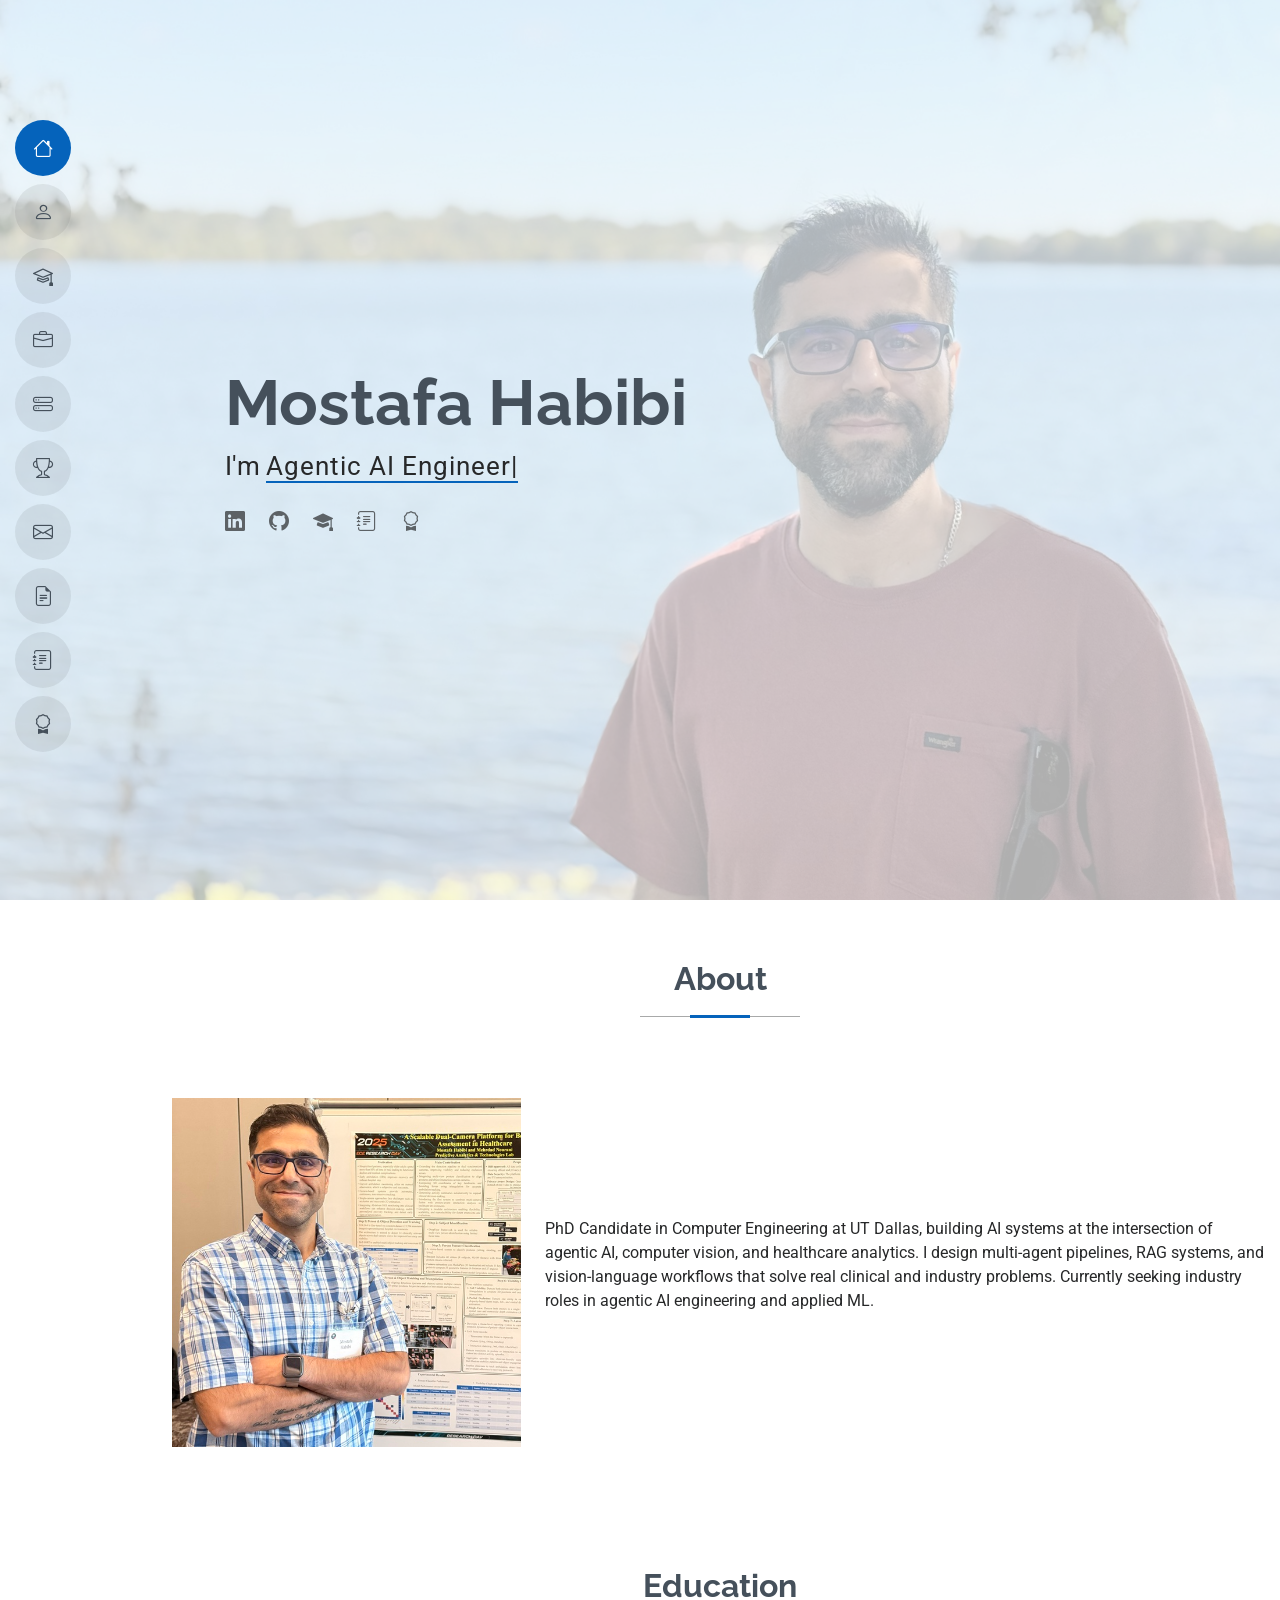
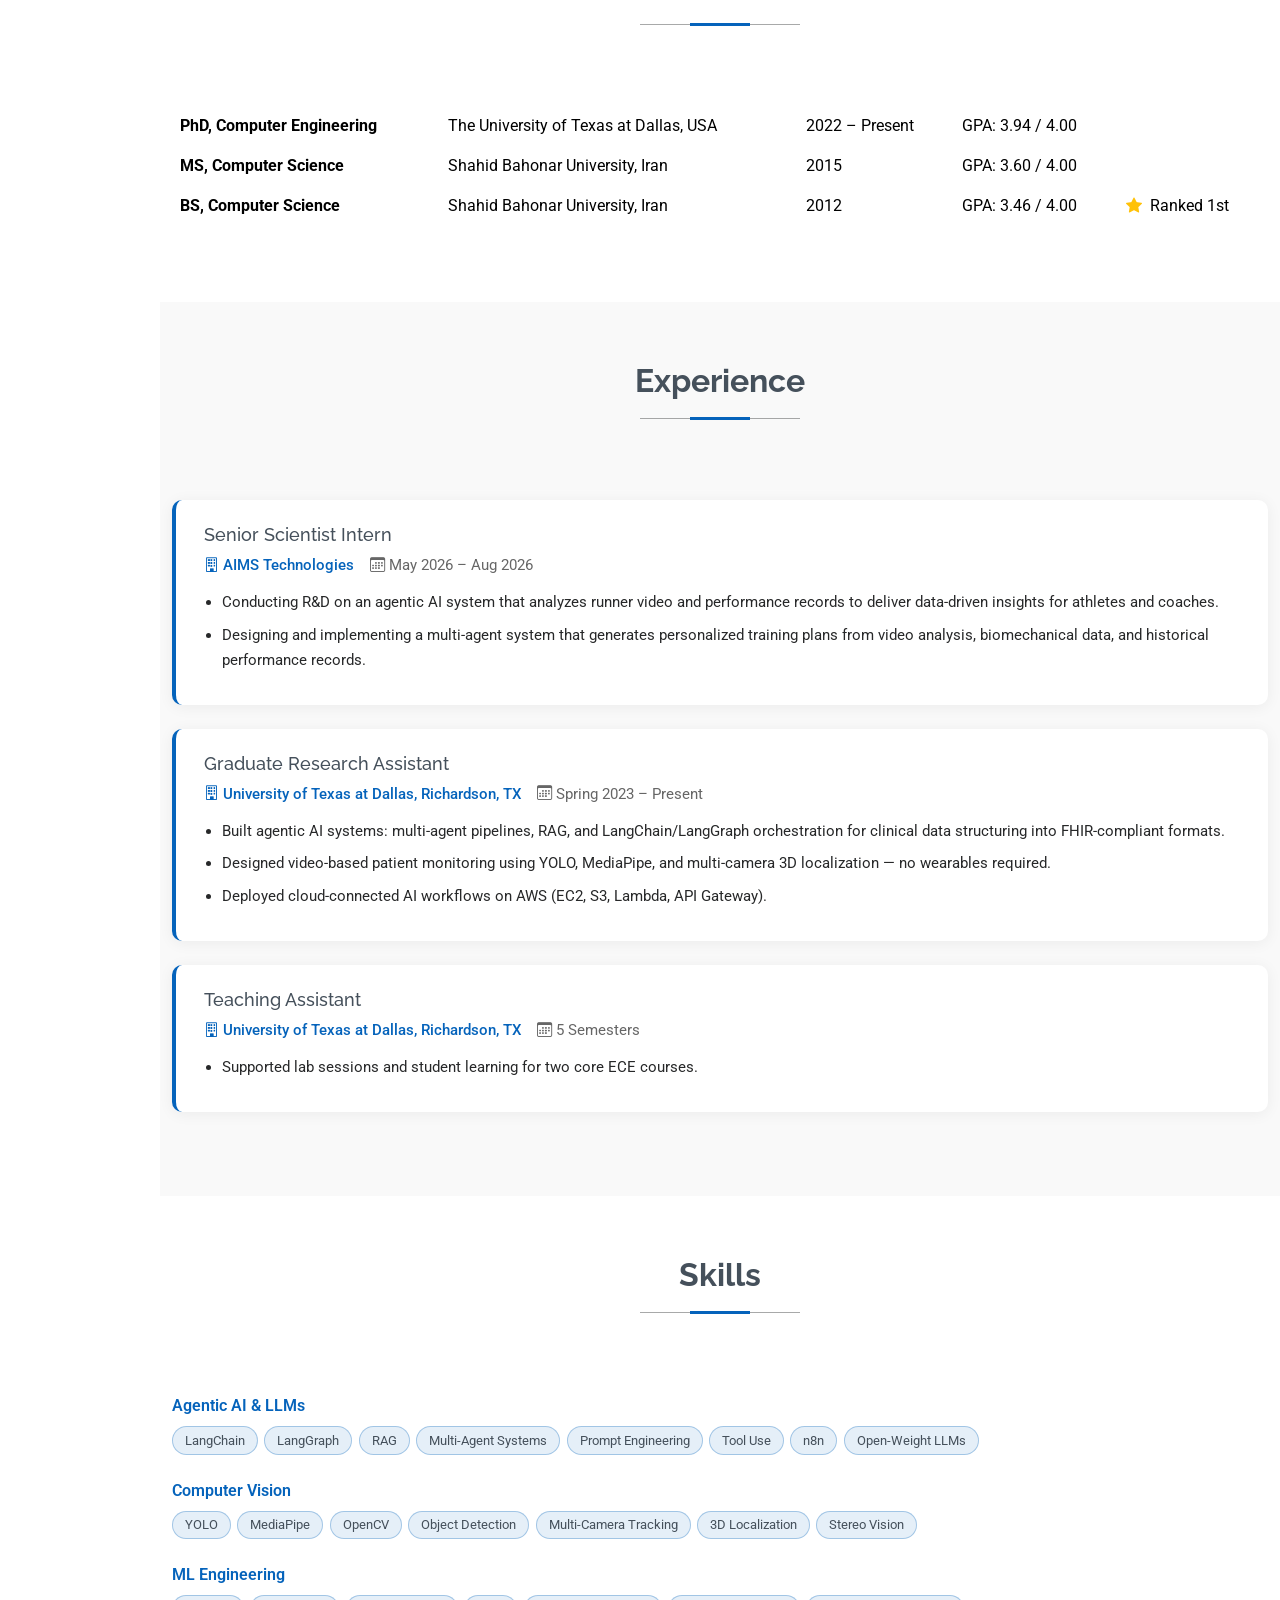
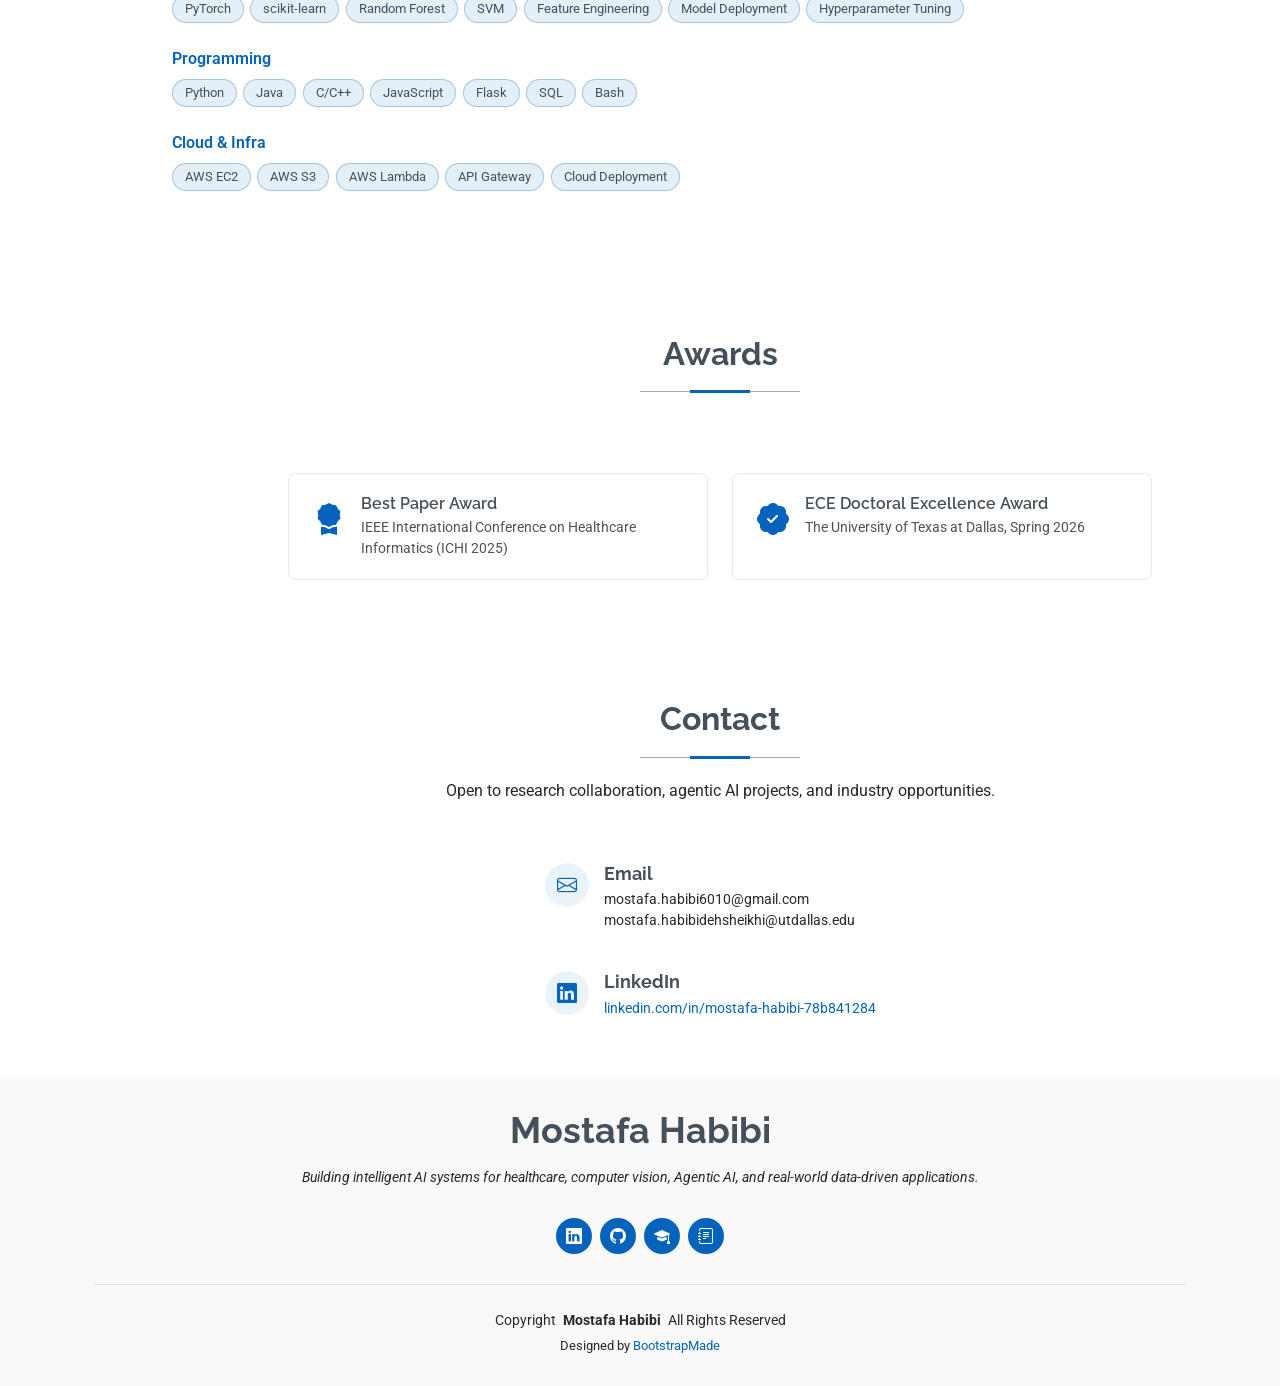
==== index.html @ 8a838686 "trim Contact section: email and LinkedIn only, remove address and phone" ====
<!DOCTYPE html>
<html lang="en">

<head>
  <meta charset="utf-8">
  <meta content="width=device-width, initial-scale=1.0" name="viewport">
  <title>Mostafa Habibi — PhD Candidate, Computer Engineering</title>
  <meta content="Mostafa Habibi — PhD Candidate in Computer Engineering at UT Dallas. Research in AI, computer vision, agentic AI systems, and healthcare analytics." name="description">
  <meta content="" name="keywords">

  <!-- Favicons -->
  <link href="assets/img/favicon.png" rel="icon">
  <link href="assets/img/apple-touch-icon.png" rel="apple-touch-icon">

  <!-- Fonts -->
  <link href="https://fonts.googleapis.com" rel="preconnect">
  <link href="https://fonts.gstatic.com" rel="preconnect" crossorigin>
  <link href="https://fonts.googleapis.com/css2?family=Roboto:ital,wght@0,100;0,300;0,400;0,500;0,700;0,900;1,100;1,300;1,400;1,500;1,700;1,900&family=Poppins:ital,wght@0,100;0,200;0,300;0,400;0,500;0,600;0,700;0,800;0,900;1,100;1,200;1,300;1,400;1,500;1,600;1,700;1,800;1,900&family=Raleway:ital,wght@0,100;0,200;0,300;0,400;0,500;0,600;0,700;0,800;0,900;1,100;1,200;1,300;1,400;1,500;1,600;1,700;1,800;1,900&display=swap" rel="stylesheet">

  <!-- Vendor CSS Files -->
  <link href="assets/vendor/bootstrap/css/bootstrap.min.css" rel="stylesheet">
  <link href="assets/vendor/bootstrap-icons/bootstrap-icons.css" rel="stylesheet">
  <link href="assets/vendor/aos/aos.css" rel="stylesheet">
  <link href="assets/vendor/glightbox/css/glightbox.min.css" rel="stylesheet">
  <link href="assets/vendor/swiper/swiper-bundle.min.css" rel="stylesheet">

  <!-- Main CSS File -->
  <link href="assets/css/main.css" rel="stylesheet">

  <!-- =======================================================
  * Template Name: MyResume
  * Template URL: https://bootstrapmade.com/free-html-bootstrap-template-my-resume/
  * Updated: Jun 29 2024 with Bootstrap v5.3.3
  * Author: BootstrapMade.com
  * License: https://bootstrapmade.com/license/
  ======================================================== -->
</head>

<body class="index-page">

  <header id="header" class="header d-flex flex-column justify-content-center">

    <i class="header-toggle d-xl-none bi bi-list"></i>

    <nav id="navmenu" class="navmenu">
      <ul>
        <li><a href="#hero" class="active"><i class="bi bi-house navicon"></i><span>Home</span></a></li>
        <li><a href="#about"><i class="bi bi-person navicon"></i><span>About</span></a></li>
        <li><a href="#education"><i class="bi bi-mortarboard navicon"></i><span>Education</span></a></li>
        <li><a href="#experience"><i class="bi bi-briefcase navicon"></i><span>Experience</span></a></li>
        <li><a href="#skills"><i class="bi bi-hdd-stack navicon"></i><span>Skills</span></a></li>
        <li><a href="#awards"><i class="bi bi-trophy navicon"></i><span>Awards</span></a></li>
        <li><a href="#contact"><i class="bi bi-envelope navicon"></i><span>Contact</span></a></li>
        <li><a href="assets/resume/Resume.pdf" target="_blank" rel="noopener noreferrer"><i class="bi bi-file-earmark-text navicon"></i><span>Resume</span></a></li>
        <li><a href="papers-posters.html#papers"><i class="bi bi-journal-text navicon"></i><span>Papers &amp; Posters</span></a></li>
        <li><a href="certificate.html"><i class="bi bi-award navicon"></i><span>Certificates</span></a></li>
      </ul>
    </nav>

  </header>

  <main class="main">

    <!-- Hero Section -->
    <section id="hero" class="hero section light-background">

      <img src="assets/img/hero-bg.jpg" alt="">

      <div class="container" data-aos="zoom-out">
        <div class="row justify-content-center">
          <div class="col-lg-9">
            <h2>Mostafa Habibi</h2>
            <p>I'm <span class="typed" data-typed-items="Agentic AI Engineer, ML Engineer, Computer Vision Engineer, Senior Scientist, AI Researcher, Data Scientist">Agentic AI Engineer</span><span class="typed-cursor typed-cursor--blink" aria-hidden="true"></span></p>
            <div class="social-links">
              <a href="https://www.linkedin.com/in/mostafa-habibi-78b841284/" target="_blank" rel="noopener"><i class="bi bi-linkedin"></i></a>
              <a href="https://github.com/habibi6010" target="_blank" rel="noopener"><i class="bi bi-github"></i></a>
              <a href="https://scholar.google.com/citations?user=dHXIkhMAAAAJ&hl=en" target="_blank" rel="noopener"><i class="bi bi-mortarboard-fill"></i></a>
              <a href="https://www.researchgate.net/profile/Mostafa-Habibi-11" target="_blank" rel="noopener"><i class="bi bi-journal-text"></i></a>
              <a href="https://www.credly.com/users/mostafa-habibi-dehsheikhi/badges" target="_blank" rel="noopener"><i class="bi bi-award"></i></a>
            </div>
          </div>
        </div>
      </div>

    </section><!-- /Hero Section -->

    <!-- About Section -->
    <section id="about" class="about section">

      <!-- Section Title -->
      <div class="container section-title" data-aos="fade-up">
        <h2>About</h2>
      </div><!-- End Section Title -->

      <div class="container" data-aos="fade-up" data-aos-delay="100">
        <div class="row gy-4 justify-content-center">
          <div class="col-lg-4">
            <img src="assets/img/profile-img.jpg" class="img-fluid" alt="">
          </div>
          <div class="col-lg-8 content d-flex align-items-center">
            <p>PhD Candidate in Computer Engineering at UT Dallas, building AI systems at the intersection of agentic AI, computer vision, and healthcare analytics. I design multi-agent pipelines, RAG systems, and vision-language workflows that solve real clinical and industry problems. Currently seeking industry roles in agentic AI engineering and applied ML.</p>
          </div>
        </div>
      </div>

    </section><!-- /About Section -->


    <!-- Education Section -->
    <section id="education" class="education section">

      <!-- Section Title -->
      <div class="container section-title" data-aos="fade-up">
        <h2>Education</h2>
      </div><!-- End Section Title -->

      <div class="container" data-aos="fade-up" data-aos-delay="100">
        <div class="table-responsive">
          <table class="table table-borderless align-middle">
            <tbody>
              <tr>
                <td><strong>PhD, Computer Engineering</strong></td>
                <td>The University of Texas at Dallas, USA</td>
                <td class="text-nowrap">2022 – Present</td>
                <td class="text-nowrap">GPA: 3.94 / 4.00</td>
                <td></td>
              </tr>
              <tr>
                <td><strong>MS, Computer Science</strong></td>
                <td>Shahid Bahonar University, Iran</td>
                <td class="text-nowrap">2015</td>
                <td class="text-nowrap">GPA: 3.60 / 4.00</td>
                <td></td>
              </tr>
              <tr>
                <td><strong>BS, Computer Science</strong></td>
                <td>Shahid Bahonar University, Iran</td>
                <td class="text-nowrap">2012</td>
                <td class="text-nowrap">GPA: 3.46 / 4.00</td>
                <td><i class="bi bi-star-fill text-warning me-1"></i> Ranked 1st</td>
              </tr>
            </tbody>
          </table>
        </div>
      </div>

    </section><!-- /Education Section -->

    <!-- Experience Section -->
    <section id="experience" class="experience section light-background">

      <!-- Section Title -->
      <div class="container section-title" data-aos="fade-up">
        <h2>Experience</h2>
      </div><!-- End Section Title -->

      <div class="container">

        <div class="experience-item" data-aos="fade-up" data-aos-delay="100">
          <div class="experience-header">
            <h3>Senior Scientist Intern</h3>
            <div class="exp-meta">
              <span class="exp-org"><i class="bi bi-building me-1"></i>AIMS Technologies</span>
              <span class="exp-period"><i class="bi bi-calendar3 me-1"></i>May 2026 – Aug 2026</span>
            </div>
          </div>
          <ul>
            <li>Conducting R&amp;D on an agentic AI system that analyzes runner video and performance records to deliver data-driven insights for athletes and coaches.</li>
            <li>Designing and implementing a multi-agent system that generates personalized training plans from video analysis, biomechanical data, and historical performance records.</li>
          </ul>
        </div><!-- End Experience Item -->

        <div class="experience-item" data-aos="fade-up" data-aos-delay="200">
          <div class="experience-header">
            <h3>Graduate Research Assistant</h3>
            <div class="exp-meta">
              <span class="exp-org"><i class="bi bi-building me-1"></i>University of Texas at Dallas, Richardson, TX</span>
              <span class="exp-period"><i class="bi bi-calendar3 me-1"></i>Spring 2023 – Present</span>
            </div>
          </div>
          <ul>
            <li>Built agentic AI systems: multi-agent pipelines, RAG, and LangChain/LangGraph orchestration for clinical data structuring into FHIR-compliant formats.</li>
            <li>Designed video-based patient monitoring using YOLO, MediaPipe, and multi-camera 3D localization — no wearables required.</li>
            <li>Deployed cloud-connected AI workflows on AWS (EC2, S3, Lambda, API Gateway).</li>
          </ul>
        </div><!-- End Experience Item -->

        <div class="experience-item" data-aos="fade-up" data-aos-delay="300">
          <div class="experience-header">
            <h3>Teaching Assistant</h3>
            <div class="exp-meta">
              <span class="exp-org"><i class="bi bi-building me-1"></i>University of Texas at Dallas, Richardson, TX</span>
              <span class="exp-period"><i class="bi bi-calendar3 me-1"></i>5 Semesters</span>
            </div>
          </div>
          <ul>
            <li>Supported lab sessions and student learning for two core ECE courses.</li>
          </ul>
        </div><!-- End Experience Item -->

      </div>

    </section><!-- /Experience Section -->

    <!-- Skills Section -->
    <!-- Skills Section -->
    <section id="skills" class="skills section">

      <!-- Section Title -->
      <div class="container section-title" data-aos="fade-up">
        <h2>Skills</h2>
      </div><!-- End Section Title -->

      <div class="container" data-aos="fade-up" data-aos-delay="100">

        <div class="skill-group">
          <div class="skill-group-label">Agentic AI &amp; LLMs</div>
          <div class="skill-tags">
            <span class="skill-tag">LangChain</span>
            <span class="skill-tag">LangGraph</span>
            <span class="skill-tag">RAG</span>
            <span class="skill-tag">Multi-Agent Systems</span>
            <span class="skill-tag">Prompt Engineering</span>
            <span class="skill-tag">Tool Use</span>
            <span class="skill-tag">n8n</span>
            <span class="skill-tag">Open-Weight LLMs</span>
          </div>
        </div>

        <div class="skill-group">
          <div class="skill-group-label">Computer Vision</div>
          <div class="skill-tags">
            <span class="skill-tag">YOLO</span>
            <span class="skill-tag">MediaPipe</span>
            <span class="skill-tag">OpenCV</span>
            <span class="skill-tag">Object Detection</span>
            <span class="skill-tag">Multi-Camera Tracking</span>
            <span class="skill-tag">3D Localization</span>
            <span class="skill-tag">Stereo Vision</span>
          </div>
        </div>

        <div class="skill-group">
          <div class="skill-group-label">ML Engineering</div>
          <div class="skill-tags">
            <span class="skill-tag">PyTorch</span>
            <span class="skill-tag">scikit-learn</span>
            <span class="skill-tag">Random Forest</span>
            <span class="skill-tag">SVM</span>
            <span class="skill-tag">Feature Engineering</span>
            <span class="skill-tag">Model Deployment</span>
            <span class="skill-tag">Hyperparameter Tuning</span>
          </div>
        </div>

        <div class="skill-group">
          <div class="skill-group-label">Programming</div>
          <div class="skill-tags">
            <span class="skill-tag">Python</span>
            <span class="skill-tag">Java</span>
            <span class="skill-tag">C/C++</span>
            <span class="skill-tag">JavaScript</span>
            <span class="skill-tag">Flask</span>
            <span class="skill-tag">SQL</span>
            <span class="skill-tag">Bash</span>
          </div>
        </div>

        <div class="skill-group">
          <div class="skill-group-label">Cloud &amp; Infra</div>
          <div class="skill-tags">
            <span class="skill-tag">AWS EC2</span>
            <span class="skill-tag">AWS S3</span>
            <span class="skill-tag">AWS Lambda</span>
            <span class="skill-tag">API Gateway</span>
            <span class="skill-tag">Cloud Deployment</span>
          </div>
        </div>

      </div>

    </section><!-- /Skills Section -->
    
    <!-- Publications Section -->
    <!-- <section id="publications" class="papers section">

      <div class="container section-title" data-aos="fade-up">
        <h2>Papers & Posters</h2>
        <p>All research papers and posters are now available on a dedicated page for easier browsing.</p>
        <p><a href="papers-posters.html" class="btn-paper" style="display: inline-block; margin-top: 12px;">Open Papers & Posters Page</a></p>
      </div>

    </section> -->
    <!-- /Publications Section -->


    <!-- Awards Section -->
    <section id="awards" class="awards section">

      <!-- Section Title -->
      <div class="container section-title" data-aos="fade-up">
        <h2>Awards</h2>
      </div><!-- End Section Title -->

      <div class="container" data-aos="fade-up" data-aos-delay="100">
        <div class="awards-strip">

          <div class="award-strip-item">
            <i class="bi bi-award-fill"></i>
            <div>
              <h4>Best Paper Award</h4>
              <p>IEEE International Conference on Healthcare Informatics (ICHI 2025)</p>
            </div>
          </div>

          <div class="award-strip-item">
            <i class="bi bi-patch-check-fill"></i>
            <div>
              <h4>ECE Doctoral Excellence Award</h4>
              <p>The University of Texas at Dallas, Spring 2026</p>
            </div>
          </div>

        </div>
      </div>

    </section><!-- /Awards Section -->


    <!-- Contact Section -->
    <section id="contact" class="contact section">

      <!-- Section Title -->
      <div class="container section-title" data-aos="fade-up">
        <h2>Contact</h2>
        <p>Open to research collaboration, agentic AI projects, and industry opportunities.</p>
      </div><!-- End Section Title -->

      <div class="container" data-aos="fade" data-aos-delay="100">
        <div class="row gy-4 justify-content-center">

          <div class="col-lg-4">
            <div class="info-item d-flex" data-aos="fade-up" data-aos-delay="200">
              <i class="bi bi-envelope flex-shrink-0"></i>
              <div>
                <h3>Email</h3>
                <p>mostafa.habibi6010@gmail.com</p>
                <p>mostafa.habibidehsheikhi@utdallas.edu</p>
              </div>
            </div><!-- End Info Item -->

            <div class="info-item d-flex" data-aos="fade-up" data-aos-delay="300">
              <i class="bi bi-linkedin flex-shrink-0"></i>
              <div>
                <h3>LinkedIn</h3>
                <p><a href="https://www.linkedin.com/in/mostafa-habibi-78b841284/" target="_blank" rel="noopener">linkedin.com/in/mostafa-habibi-78b841284</a></p>
              </div>
            </div><!-- End Info Item -->
          </div>

        </div>
      </div>

    </section><!-- /Contact Section -->

  </main>

  <footer id="footer" class="footer position-relative light-background">
    <div class="container">
      <h3 class="sitename">Mostafa Habibi</h3>
      <p>Building intelligent AI systems for healthcare, computer vision, Agentic AI, and real-world data-driven applications.</p>
      <div class="social-links d-flex justify-content-center">
        <a href="https://www.linkedin.com/in/mostafa-habibi-78b841284/" target="_blank" rel="noopener"><i class="bi bi-linkedin"></i></a>
        <a href="https://github.com/habibi6010" target="_blank" rel="noopener"><i class="bi bi-github"></i></a>
        <a href="https://scholar.google.com/citations?user=dHXIkhMAAAAJ&hl=en" target="_blank" rel="noopener"><i class="bi bi-mortarboard-fill"></i></a>
        <a href="https://www.researchgate.net/profile/Mostafa-Habibi-11" target="_blank" rel="noopener"><i class="bi bi-journal-text"></i></a>
      </div>
      <div class="container">
        <div class="copyright">
          <span>Copyright</span> <strong class="px-1 sitename">Mostafa Habibi</strong> <span>All Rights Reserved</span>
        </div>
        <div class="credits">
          <!-- All the links in the footer should remain intact. -->
          <!-- You can delete the links only if you've purchased the pro version. -->
          <!-- Licensing information: https://bootstrapmade.com/license/ -->
          <!-- Purchase the pro version with working PHP/AJAX contact form: [buy-url] -->
          Designed by <a href="https://bootstrapmade.com/">BootstrapMade</a>
        </div>
      </div>
    </div>
  </footer>

  <!-- Scroll Top -->
  <a href="#" id="scroll-top" class="scroll-top d-flex align-items-center justify-content-center"><i class="bi bi-arrow-up-short"></i></a>

  <!-- Preloader -->
  <div id="preloader"></div>

  <!-- Vendor JS Files -->
  <script src="assets/vendor/bootstrap/js/bootstrap.bundle.min.js"></script>
  <script src="assets/vendor/php-email-form/validate.js"></script>
  <script src="assets/vendor/aos/aos.js"></script>
  <script src="assets/vendor/typed.js/typed.umd.js"></script>
  <script src="assets/vendor/purecounter/purecounter_vanilla.js"></script>
  <script src="assets/vendor/waypoints/noframework.waypoints.js"></script>
  <script src="assets/vendor/glightbox/js/glightbox.min.js"></script>
  <script src="assets/vendor/imagesloaded/imagesloaded.pkgd.min.js"></script>
  <script src="assets/vendor/isotope-layout/isotope.pkgd.min.js"></script>
  <script src="assets/vendor/swiper/swiper-bundle.min.js"></script>

  <!-- Main JS File -->
  <script src="assets/js/main.js"></script>

</body>

</html>
---- assets/css/main.css ----
/**
* Template Name: MyResume
* Template URL: https://bootstrapmade.com/free-html-bootstrap-template-my-resume/
* Updated: Jun 29 2024 with Bootstrap v5.3.3
* Author: BootstrapMade.com
* License: https://bootstrapmade.com/license/
*/

/*--------------------------------------------------------------
# Font & Color Variables
# Help: https://bootstrapmade.com/color-system/
--------------------------------------------------------------*/
/* Fonts */
:root {
  --default-font: "Roboto",  system-ui, -apple-system, "Segoe UI", Roboto, "Helvetica Neue", Arial, "Noto Sans", "Liberation Sans", sans-serif, "Apple Color Emoji", "Segoe UI Emoji", "Segoe UI Symbol", "Noto Color Emoji";
  --heading-font: "Raleway",  sans-serif;
  --nav-font: "Poppins",  sans-serif;
}

/* Global Colors - The following color variables are used throughout the website. Updating them here will change the color scheme of the entire website */
:root { 
  --background-color: #ffffff; /* Background color for the entire website, including individual sections */
  --default-color: #272829; /* Default color used for the majority of the text content across the entire website */
  --heading-color: #45505b; /* Color for headings, subheadings and title throughout the website */
  --accent-color: #0563bb; /* Accent color that represents your brand on the website. It's used for buttons, links, and other elements that need to stand out */
  --surface-color: #ffffff; /* The surface color is used as a background of boxed elements within sections, such as cards, icon boxes, or other elements that require a visual separation from the global background. */
  --contrast-color: #ffffff; /* Contrast color for text, ensuring readability against backgrounds of accent, heading, or default colors. */
}

/* Nav Menu Colors - The following color variables are used specifically for the navigation menu. They are separate from the global colors to allow for more customization options */
:root {
  --nav-color: #45505b;  /* The default color of the main navmenu links */
  --nav-hover-color: #0563bb; /* Applied to main navmenu links when they are hovered over or active */
  --nav-mobile-background-color: #ffffff; /* Used as the background color for mobile navigation menu */
  --nav-dropdown-background-color: #ffffff; /* Used as the background color for dropdown items that appear when hovering over primary navigation items */
  --nav-dropdown-color: #212529; /* Used for navigation links of the dropdown items in the navigation menu. */
  --nav-dropdown-hover-color: #0563bb; /* Similar to --nav-hover-color, this color is applied to dropdown navigation links when they are hovered over. */
}

/* Color Presets - These classes override global colors when applied to any section or element, providing reuse of the sam color scheme. */

.light-background {
  --background-color: #f9f9f9;
  --surface-color: #ffffff;
}

.dark-background {
  --background-color: #060606;
  --default-color: #ffffff;
  --heading-color: #ffffff;
  --surface-color: #252525;
  --contrast-color: #ffffff;
}

/* Smooth scroll */
:root {
  scroll-behavior: smooth;
}

/*--------------------------------------------------------------
# General Styling & Shared Classes
--------------------------------------------------------------*/
body {
  color: var(--default-color);
  background-color: var(--background-color);
  font-family: var(--default-font);
}

a {
  color: var(--accent-color);
  text-decoration: none;
  transition: 0.3s;
}

a:hover {
  color: color-mix(in srgb, var(--accent-color), transparent 25%);
  text-decoration: none;
}

h1,
h2,
h3,
h4,
h5,
h6 {
  color: var(--heading-color);
  font-family: var(--heading-font);
}

/* PHP Email Form Messages
------------------------------*/
.php-email-form .error-message {
  display: none;
  background: #df1529;
  color: #ffffff;
  text-align: left;
  padding: 15px;
  margin-bottom: 24px;
  font-weight: 600;
}

.php-email-form .sent-message {
  display: none;
  color: #ffffff;
  background: #059652;
  text-align: center;
  padding: 15px;
  margin-bottom: 24px;
  font-weight: 600;
}

.php-email-form .loading {
  display: none;
  background: var(--surface-color);
  text-align: center;
  padding: 15px;
  margin-bottom: 24px;
}

.php-email-form .loading:before {
  content: "";
  display: inline-block;
  border-radius: 50%;
  width: 24px;
  height: 24px;
  margin: 0 10px -6px 0;
  border: 3px solid var(--accent-color);
  border-top-color: var(--surface-color);
  animation: php-email-form-loading 1s linear infinite;
}

@keyframes php-email-form-loading {
  0% {
    transform: rotate(0deg);
  }

  100% {
    transform: rotate(360deg);
  }
}

/*--------------------------------------------------------------
# Global Header
--------------------------------------------------------------*/
.header {
  color: var(--default-color);
  position: fixed;
  top: 0;
  left: 0;
  bottom: 0;
  padding: 0 15px;
  transition: all ease-in-out 0.3s;
  overflow-y: auto;
  z-index: 997;
  min-width: 200px;
}

@media (max-width: 1199px) {
  .header {
    background-color: var(--background-color);
    border-right: 1px solid color-mix(in srgb, var(--default-color), transparent 90%);
    width: 300px;
    left: -100%;
  }
}

@media (min-width: 1200px) and (max-width: 1600px) {
  .header~main {
    margin-left: 160px;
  }

  .header~main .hero {
    margin-left: -160px;
    width: 100vw;
  }
}

.header.header-show {
  left: 0;
}

.header .header-toggle {
  color: var(--contrast-color);
  background-color: var(--accent-color);
  font-size: 22px;
  display: flex;
  align-items: center;
  justify-content: center;
  width: 40px;
  height: 40px;
  border-radius: 50%;
  cursor: pointer;
  position: fixed;
  top: 15px;
  right: 15px;
  z-index: 9999;
  transition: background-color 0.3s;
}

.header .header-toggle:hover {
  color: var(--contrast-color);
  background-color: color-mix(in srgb, var(--accent-color) 90%, white 15%);
}

/*--------------------------------------------------------------
# Navigation Menu
--------------------------------------------------------------*/
.navmenu {
  padding: 0;
  z-index: 9997;
}

.navmenu ul {
  list-style: none;
  padding: 0 0 20px 0;
  margin: 0;
  width: 140px;
}

.navmenu a,
.navmenu a:focus {
  color: var(--nav-color);
  font-family: var(--nav-font);
  display: flex;
  align-items: center;
  padding: 10px 18px;
  margin-bottom: 8px;
  font-size: 15px;
  border-radius: 50px;
  background: color-mix(in srgb, var(--default-color), transparent 92%);
  height: 56px;
  width: 100%;
  overflow: hidden;
  transition: 0.3s;
}

.navmenu a i,
.navmenu a:focus i {
  font-size: 20px;
}

.navmenu a span,
.navmenu a:focus span {
  padding: 0 5px 0 7px;
}

@media (min-width: 992px) {

  .navmenu a,
  .navmenu a:focus {
    max-width: 56px;
  }

  .navmenu a span,
  .navmenu a:focus span {
    display: none;
  }
}

.navmenu a:hover,
.navmenu .active,
.navmenu .active:focus,
.navmenu li:hover>a {
  color: var(--contrast-color);
  background: var(--nav-hover-color);
}

.navmenu a:hover,
.navmenu li:hover>a {
  max-width: 100%;
  color: var(--contrast-color);
}

.navmenu a:hover span,
.navmenu li:hover>a span {
  display: block;
}

/*--------------------------------------------------------------
# Global Footer
--------------------------------------------------------------*/
.footer {
  color: var(--default-color);
  background-color: var(--background-color);
  font-size: 14px;
  text-align: center;
  padding: 30px 0;
  position: relative;
}

.footer h3 {
  font-size: 36px;
  font-weight: 700;
  position: relative;
  padding: 0;
  margin: 0 0 15px 0;
}

.footer p {
  font-size: 15;
  font-style: italic;
  padding: 0;
  margin: 0 0 30px 0;
}

.footer .social-links {
  margin: 0 0 30px 0;
}

.footer .social-links a {
  font-size: 16px;
  display: flex;
  align-items: center;
  justify-content: center;
  background: var(--accent-color);
  color: var(--contrast-color);
  line-height: 1;
  margin: 0 4px;
  border-radius: 50%;
  text-align: center;
  width: 36px;
  height: 36px;
  transition: 0.3s;
}

.footer .social-links a:hover {
  background: color-mix(in srgb, var(--accent-color), transparent 20%);
  text-decoration: none;
}

.footer .copyright {
  padding-top: 25px;
  border-top: 1px solid color-mix(in srgb, var(--default-color), transparent 90%);
}

.footer .credits {
  font-size: 13px;
  padding-top: 5px;
}

/*--------------------------------------------------------------
# Preloader
--------------------------------------------------------------*/
#preloader {
  position: fixed;
  inset: 0;
  z-index: 999999;
  overflow: hidden;
  background: var(--background-color);
  transition: all 0.6s ease-out;
}

#preloader:before {
  content: "";
  position: fixed;
  top: calc(50% - 30px);
  left: calc(50% - 30px);
  border: 6px solid #ffffff;
  border-color: var(--accent-color) transparent var(--accent-color) transparent;
  border-radius: 50%;
  width: 60px;
  height: 60px;
  animation: animate-preloader 1.5s linear infinite;
}

@keyframes animate-preloader {
  0% {
    transform: rotate(0deg);
  }

  100% {
    transform: rotate(360deg);
  }
}

/*--------------------------------------------------------------
# Scroll Top Button
--------------------------------------------------------------*/
.scroll-top {
  position: fixed;
  visibility: hidden;
  opacity: 0;
  right: 15px;
  bottom: -15px;
  z-index: 99999;
  background-color: var(--accent-color);
  width: 44px;
  height: 44px;
  border-radius: 50px;
  transition: all 0.4s;
}

.scroll-top i {
  font-size: 24px;
  color: var(--contrast-color);
  line-height: 0;
}

.scroll-top:hover {
  background-color: color-mix(in srgb, var(--accent-color), transparent 20%);
  color: var(--contrast-color);
}

.scroll-top.active {
  visibility: visible;
  opacity: 1;
  bottom: 15px;
}

/*--------------------------------------------------------------
# Disable aos animation delay on mobile devices
--------------------------------------------------------------*/
@media screen and (max-width: 768px) {
  [data-aos-delay] {
    transition-delay: 0 !important;
  }
}

/*--------------------------------------------------------------
# Global Page Titles & Breadcrumbs
--------------------------------------------------------------*/
.page-title {
  --background-color: color-mix(in srgb, var(--default-color), transparent 96%);
  color: var(--default-color);
  background-color: var(--background-color);
  padding: 20px 0;
  position: relative;
}

.page-title h1 {
  font-size: 28px;
  font-weight: 700;
  margin: 0;
}

.page-title .breadcrumbs ol {
  display: flex;
  flex-wrap: wrap;
  list-style: none;
  padding: 0 0 10px 0;
  margin: 0;
  font-size: 14px;
  font-weight: 400;
}

.page-title .breadcrumbs ol li+li {
  padding-left: 10px;
}

.page-title .breadcrumbs ol li+li::before {
  content: "/";
  display: inline-block;
  padding-right: 10px;
  color: color-mix(in srgb, var(--default-color), transparent 70%);
}

/*--------------------------------------------------------------
# Global Sections
--------------------------------------------------------------*/
section,
.section {
  color: var(--default-color);
  background-color: var(--background-color);
  padding: 60px 0;
  overflow: clip;
}

/*--------------------------------------------------------------
# Global Section Titles
--------------------------------------------------------------*/
.section-title {
  text-align: center;
  padding-bottom: 60px;
  position: relative;
}

.section-title h2 {
  font-size: 32px;
  font-weight: 700;
  margin-bottom: 20px;
  padding-bottom: 20px;
  position: relative;
}

.section-title h2:before {
  content: "";
  position: absolute;
  display: block;
  width: 160px;
  height: 1px;
  background: color-mix(in srgb, var(--default-color), transparent 60%);
  left: 0;
  right: 0;
  bottom: 1px;
  margin: auto;
}

.section-title h2::after {
  content: "";
  position: absolute;
  display: block;
  width: 60px;
  height: 3px;
  background: var(--accent-color);
  left: 0;
  right: 0;
  bottom: 0;
  margin: auto;
}

.section-title p {
  margin-bottom: 0;
}

/*--------------------------------------------------------------
# Hero Section
--------------------------------------------------------------*/
.hero {
  width: 100%;
  min-height: 100vh;
  position: relative;
  padding: 80px 0;
  display: flex;
  align-items: center;
  justify-content: center;
}

.hero img {
  position: absolute;
  inset: 0;
  display: block;
  width: 100%;
  height: 100%;
  object-fit: cover;
  z-index: 1;
}

.hero:before {
  content: "";
  background: color-mix(in srgb, var(--background-color), transparent 30%);
  position: absolute;
  inset: 0;
  z-index: 2;
}

.hero .container {
  position: relative;
  z-index: 3;
}

.hero h2 {
  margin: 0;
  font-size: 64px;
  font-weight: 700;
}

.hero p {
  margin: 5px 0 0 0;
  font-size: 26px;
}

.hero p span {
  letter-spacing: 1px;
  border-bottom: 2px solid var(--accent-color);
}

.hero .social-links {
  margin-top: 25px;
}

.hero .social-links a {
  font-size: 20px;
  display: inline-block;
  color: color-mix(in srgb, var(--default-color), transparent 30%);
  line-height: 1;
  margin-right: 20px;
  transition: 0.3s;
}

.hero .social-links a:hover {
  color: var(--accent-color);
}

@media (max-width: 768px) {
  .hero h2 {
    font-size: 32px;
  }

  .hero p {
    font-size: 20px;
  }
}

/*--------------------------------------------------------------
# About Section
--------------------------------------------------------------*/
.about .content h2 {
  font-weight: 700;
  font-size: 24px;
}

.about .content ul {
  list-style: none;
  padding: 0;
}

.about .content ul li {
  margin-bottom: 20px;
  display: flex;
  align-items: center;
}

.about .content ul strong {
  margin-right: 10px;
}

.about .content ul i {
  font-size: 16px;
  margin-right: 5px;
  color: var(--accent-color);
  line-height: 0;
}

/*--------------------------------------------------------------
# Stats Section
--------------------------------------------------------------*/
.stats i {
  background-color: var(--accent-color);
  color: var(--contrast-color);
  width: 54px;
  height: 54px;
  font-size: 24px;
  border-radius: 50px;
  display: inline-flex;
  align-items: center;
  justify-content: center;
  position: relative;
  z-index: 1;
}

.stats .stats-item {
  margin-top: 10px;
  width: 100%;
  position: relative;
  text-align: center;
  z-index: 0;
}

.stats .stats-item span {
  font-size: 36px;
  display: block;
  font-weight: 700;
  color: color-mix(in srgb, var(--default-color), transparent 20%);
}

.stats .stats-item p {
  padding: 0;
  margin: 0;
  color: color-mix(in srgb, var(--default-color), transparent 50%);
  font-size: 16px;
}

/*--------------------------------------------------------------
# Skills Section
--------------------------------------------------------------*/
.skills .progress {
  height: 60px;
  display: block;
  background: none;
  border-radius: 0;
}

.skills .progress .skill {
  color: var(--heading-color);
  padding: 0;
  margin: 0 0 6px 0;
  text-transform: uppercase;
  display: block;
  font-weight: 600;
  font-family: var(--heading-font);
}

.skills .progress .skill .val {
  float: right;
  font-style: normal;
}

.skills .progress-bar-wrap {
  background: color-mix(in srgb, var(--default-color), transparent 90%);
  height: 10px;
}

.skills .progress-bar {
  width: 1px;
  height: 10px;
  transition: 0.9s;
  background-color: var(--accent-color);
}

/*--------------------------------------------------------------
# Resume Section
--------------------------------------------------------------*/
.resume .resume-title {
  color: var(--heading-color);
  font-size: 26px;
  font-weight: 700;
  margin-top: 20px;
  margin-bottom: 20px;
}

.resume .resume-item {
  padding: 0 0 20px 20px;
  margin-top: -2px;
  border-left: 2px solid var(--accent-color);
  position: relative;
}

.resume .resume-item h4 {
  line-height: 18px;
  font-size: 18px;
  font-weight: 600;
  text-transform: uppercase;
  color: color-mix(in srgb, var(--default-color), transparent 20%);
  margin-bottom: 10px;
}

.resume .resume-item h5 {
  font-size: 16px;
  padding: 5px 15px;
  display: inline-block;
  font-weight: 600;
  margin-bottom: 10px;
}

.resume .resume-item ul {
  padding-left: 20px;
}

.resume .resume-item ul li {
  padding-bottom: 10px;
}

.resume .resume-item:last-child {
  padding-bottom: 0;
}

.resume .resume-item::before {
  content: "";
  position: absolute;
  width: 16px;
  height: 16px;
  border-radius: 50px;
  left: -9px;
  top: 0;
  background: var(--background-color);
  border: 2px solid var(--accent-color);
}

/*--------------------------------------------------------------
# Portfolio Section
--------------------------------------------------------------*/
.portfolio .portfolio-filters {
  padding: 0;
  margin: 0 auto 20px auto;
  list-style: none;
  text-align: center;
}

.portfolio .portfolio-filters li {
  cursor: pointer;
  display: inline-block;
  padding: 8px 20px 10px 20px;
  margin: 0;
  font-size: 15px;
  font-weight: 500;
  line-height: 1;
  margin-bottom: 5px;
  border-radius: 50px;
  transition: all 0.3s ease-in-out;
  font-family: var(--heading-font);
}

.portfolio .portfolio-filters li:hover,
.portfolio .portfolio-filters li.filter-active {
  color: var(--contrast-color);
  background-color: var(--accent-color);
}

.portfolio .portfolio-filters li:first-child {
  margin-left: 0;
}

.portfolio .portfolio-filters li:last-child {
  margin-right: 0;
}

@media (max-width: 575px) {
  .portfolio .portfolio-filters li {
    font-size: 14px;
    margin: 0 0 10px 0;
  }
}

.portfolio .portfolio-item {
  position: relative;
  overflow: hidden;
}

.portfolio .portfolio-item .portfolio-info {
  opacity: 0;
  position: absolute;
  left: 12px;
  right: 12px;
  bottom: -100%;
  z-index: 3;
  transition: all ease-in-out 0.5s;
  background: color-mix(in srgb, var(--background-color), transparent 10%);
  padding: 15px;
}

.portfolio .portfolio-item .portfolio-info h4 {
  font-size: 18px;
  font-weight: 600;
  padding-right: 50px;
}

.portfolio .portfolio-item .portfolio-info p {
  color: color-mix(in srgb, var(--default-color), transparent 30%);
  font-size: 14px;
  margin-bottom: 0;
  padding-right: 50px;
}

.portfolio .portfolio-item .portfolio-info .preview-link,
.portfolio .portfolio-item .portfolio-info .details-link {
  position: absolute;
  right: 50px;
  font-size: 24px;
  top: calc(50% - 14px);
  color: color-mix(in srgb, var(--default-color), transparent 30%);
  transition: 0.3s;
  line-height: 0;
}

.portfolio .portfolio-item .portfolio-info .preview-link:hover,
.portfolio .portfolio-item .portfolio-info .details-link:hover {
  color: var(--accent-color);
}

.portfolio .portfolio-item .portfolio-info .details-link {
  right: 14px;
  font-size: 28px;
}

.portfolio .portfolio-item:hover .portfolio-info {
  opacity: 1;
  bottom: 0;
}

/*--------------------------------------------------------------
# Services Section
--------------------------------------------------------------*/
.services .service-item {
  background-color: var(--surface-color);
  box-shadow: 0px 5px 90px 0px rgba(0, 0, 0, 0.1);
  height: 100%;
  padding: 60px 30px;
  text-align: center;
  transition: 0.3s;
  border-radius: 5px;
}

.services .service-item .icon {
  margin: 0 auto;
  width: 100px;
  height: 100px;
  display: flex;
  align-items: center;
  justify-content: center;
  transition: ease-in-out 0.3s;
  position: relative;
}

.services .service-item .icon i {
  font-size: 36px;
  transition: 0.5s;
  position: relative;
}

.services .service-item .icon svg {
  position: absolute;
  top: 0;
  left: 0;
}

.services .service-item .icon svg path {
  transition: 0.5s;
  fill: color-mix(in srgb, var(--default-color), transparent 95%);
}

.services .service-item h3 {
  font-weight: 700;
  margin: 10px 0 15px 0;
  font-size: 22px;
}

.services .service-item p {
  line-height: 24px;
  font-size: 14px;
  margin-bottom: 0;
}

.services .service-item:hover {
  box-shadow: 0px 5px 35px 0px rgba(0, 0, 0, 0.1);
}

.services .service-item.item-cyan i {
  color: #0dcaf0;
}

.services .service-item.item-cyan:hover .icon i {
  color: #fff;
}

.services .service-item.item-cyan:hover .icon path {
  fill: #0dcaf0;
}

.services .service-item.item-orange i {
  color: #fd7e14;
}

.services .service-item.item-orange:hover .icon i {
  color: #fff;
}

.services .service-item.item-orange:hover .icon path {
  fill: #fd7e14;
}

.services .service-item.item-teal i {
  color: #20c997;
}

.services .service-item.item-teal:hover .icon i {
  color: #fff;
}

.services .service-item.item-teal:hover .icon path {
  fill: #20c997;
}

.services .service-item.item-red i {
  color: #df1529;
}

.services .service-item.item-red:hover .icon i {
  color: #fff;
}

.services .service-item.item-red:hover .icon path {
  fill: #df1529;
}

.services .service-item.item-indigo i {
  color: #6610f2;
}

.services .service-item.item-indigo:hover .icon i {
  color: #fff;
}

.services .service-item.item-indigo:hover .icon path {
  fill: #6610f2;
}

.services .service-item.item-pink i {
  color: #f3268c;
}

.services .service-item.item-pink:hover .icon i {
  color: #fff;
}

.services .service-item.item-pink:hover .icon path {
  fill: #f3268c;
}

/*--------------------------------------------------------------
# Awards Section
--------------------------------------------------------------*/
.awards .swiper {
  overflow: hidden;
}

.awards .award-item .award-content {
  border-left: 3px solid var(--accent-color);
  padding-left: 30px;
}

.awards .award-item .award-img {
  border-radius: 16px;
  border: 4px solid var(--background-color);
  margin: 0 auto;
}

.awards .award-item h3 {
  font-size: 20px;
  font-weight: bold;
  margin: 10px 0 5px 0;
}

.awards .award-item .award-meta {
  display: inline-flex;
  align-items: center;
  gap: 8px;
  font-size: 14px;
  color: color-mix(in srgb, var(--default-color), transparent 40%);
  margin: 0 0 10px;
}

.awards .award-item .award-meta i {
  color: #ffc107;
}

.awards .award-item p {
  font-style: normal;
}

.awards .swiper-wrapper {
  height: auto;
}

.awards .swiper-pagination {
  margin-top: 30px;
  position: relative;
}

.awards .swiper-pagination .swiper-pagination-bullet {
  width: 12px;
  height: 12px;
  background-color: color-mix(in srgb, var(--default-color), transparent 85%);
  opacity: 1;
}

.awards .swiper-pagination .swiper-pagination-bullet-active {
  background-color: var(--accent-color);
}

/*--------------------------------------------------------------
# Contact Section
--------------------------------------------------------------*/
.contact .info-item+.info-item {
  margin-top: 40px;
}

.contact .info-item i {
  color: var(--accent-color);
  background: color-mix(in srgb, var(--accent-color), transparent 92%);
  font-size: 20px;
  width: 44px;
  height: 44px;
  display: flex;
  justify-content: center;
  align-items: center;
  border-radius: 50px;
  transition: all 0.3s ease-in-out;
  margin-right: 15px;
}

.contact .info-item h3 {
  padding: 0;
  font-size: 18px;
  font-weight: 700;
  margin-bottom: 5px;
}

.contact .info-item p {
  padding: 0;
  margin-bottom: 0;
  font-size: 14px;
}

.contact .info-item:hover i {
  background: var(--accent-color);
  color: var(--contrast-color);
}

.contact .php-email-form {
  height: 100%;
}

.contact .php-email-form input[type=text],
.contact .php-email-form input[type=email],
.contact .php-email-form textarea {
  font-size: 14px;
  padding: 10px 15px;
  box-shadow: none;
  border-radius: 0;
  color: var(--default-color);
  background-color: color-mix(in srgb, var(--background-color), transparent 50%);
  border-color: color-mix(in srgb, var(--default-color), transparent 80%);
}

.contact .php-email-form input[type=text]:focus,
.contact .php-email-form input[type=email]:focus,
.contact .php-email-form textarea:focus {
  border-color: var(--accent-color);
}

.contact .php-email-form input[type=text]::placeholder,
.contact .php-email-form input[type=email]::placeholder,
.contact .php-email-form textarea::placeholder {
  color: color-mix(in srgb, var(--default-color), transparent 70%);
}

.contact .php-email-form button[type=submit] {
  color: var(--contrast-color);
  background: var(--accent-color);
  border: 0;
  padding: 10px 30px;
  transition: 0.4s;
  border-radius: 50px;
}

.contact .php-email-form button[type=submit]:hover {
  background: color-mix(in srgb, var(--accent-color), transparent 25%);
}

/*--------------------------------------------------------------
# Portfolio Details Section
--------------------------------------------------------------*/
.portfolio-details .portfolio-details-slider img {
  width: 100%;
}

.portfolio-details .swiper-wrapper {
  height: auto;
}

.portfolio-details .swiper-button-prev,
.portfolio-details .swiper-button-next {
  width: 48px;
  height: 48px;
}

.portfolio-details .swiper-button-prev:after,
.portfolio-details .swiper-button-next:after {
  color: rgba(255, 255, 255, 0.8);
  background-color: rgba(0, 0, 0, 0.15);
  font-size: 24px;
  border-radius: 50%;
  width: 48px;
  height: 48px;
  display: flex;
  align-items: center;
  justify-content: center;
  transition: 0.3s;
}

.portfolio-details .swiper-button-prev:hover:after,
.portfolio-details .swiper-button-next:hover:after {
  background-color: rgba(0, 0, 0, 0.3);
}

@media (max-width: 575px) {

  .portfolio-details .swiper-button-prev,
  .portfolio-details .swiper-button-next {
    display: none;
  }
}

.portfolio-details .swiper-pagination {
  margin-top: 20px;
  position: relative;
}

.portfolio-details .swiper-pagination .swiper-pagination-bullet {
  width: 10px;
  height: 10px;
  background-color: color-mix(in srgb, var(--default-color), transparent 85%);
  opacity: 1;
}

.portfolio-details .swiper-pagination .swiper-pagination-bullet-active {
  background-color: var(--accent-color);
}

.portfolio-details .portfolio-info h3 {
  font-size: 22px;
  font-weight: 700;
  margin-bottom: 20px;
  padding-bottom: 20px;
  position: relative;
}

.portfolio-details .portfolio-info h3:after {
  content: "";
  position: absolute;
  display: block;
  width: 50px;
  height: 3px;
  background: var(--accent-color);
  left: 0;
  bottom: 0;
}

.portfolio-details .portfolio-info ul {
  list-style: none;
  padding: 0;
  font-size: 15px;
}

.portfolio-details .portfolio-info ul li {
  display: flex;
  flex-direction: column;
  padding-bottom: 15px;
}

.portfolio-details .portfolio-info ul strong {
  text-transform: uppercase;
  font-weight: 400;
  color: color-mix(in srgb, var(--default-color), transparent 50%);
  font-size: 14px;
}

.portfolio-details .portfolio-info .btn-visit {
  padding: 8px 40px;
  background: var(--accent-color);
  color: var(--contrast-color);
  border-radius: 50px;
  transition: 0.3s;
}

.portfolio-details .portfolio-info .btn-visit:hover {
  background: color-mix(in srgb, var(--accent-color), transparent 20%);
}

.portfolio-details .portfolio-description h2 {
  font-size: 26px;
  font-weight: 700;
  margin-bottom: 20px;
}

.portfolio-details .portfolio-description p {
  padding: 0;
}

.portfolio-details .portfolio-description .testimonial-item {
  padding: 30px 30px 0 30px;
  position: relative;
  background: color-mix(in srgb, var(--default-color), transparent 97%);
  margin-bottom: 50px;
}

.portfolio-details .portfolio-description .testimonial-item .testimonial-img {
  width: 90px;
  border-radius: 50px;
  border: 6px solid var(--background-color);
  float: left;
  margin: 0 10px 0 0;
}

.portfolio-details .portfolio-description .testimonial-item h3 {
  font-size: 18px;
  font-weight: bold;
  margin: 15px 0 5px 0;
  padding-top: 20px;
}

.portfolio-details .portfolio-description .testimonial-item h4 {
  font-size: 14px;
  color: #6c757d;
  margin: 0;
}

.portfolio-details .portfolio-description .testimonial-item .quote-icon-left,
.portfolio-details .portfolio-description .testimonial-item .quote-icon-right {
  color: color-mix(in srgb, var(--accent-color), transparent 50%);
  font-size: 26px;
  line-height: 0;
}

.portfolio-details .portfolio-description .testimonial-item .quote-icon-left {
  display: inline-block;
  left: -5px;
  position: relative;
}

.portfolio-details .portfolio-description .testimonial-item .quote-icon-right {
  display: inline-block;
  right: -5px;
  position: relative;
  top: 10px;
  transform: scale(-1, -1);
}

.portfolio-details .portfolio-description .testimonial-item p {
  font-style: italic;
  margin: 0 0 15px 0 0 0;
  padding: 0;
}

/*--------------------------------------------------------------
# Service Details Section
--------------------------------------------------------------*/
.service-details .service-box {
  padding: 20px;
  box-shadow: 0px 2px 20px rgba(0, 0, 0, 0.1);
}

.service-details .service-box+.service-box {
  margin-top: 30px;
}

.service-details .service-box h4 {
  font-size: 20px;
  font-weight: 700;
  border-bottom: 2px solid color-mix(in srgb, var(--default-color), transparent 92%);
  padding-bottom: 15px;
  margin-bottom: 15px;
}

.service-details .services-list a {
  color: color-mix(in srgb, var(--default-color), transparent 20%);
  background-color: color-mix(in srgb, var(--default-color), transparent 96%);
  display: flex;
  align-items: center;
  padding: 12px 15px;
  margin-top: 15px;
  transition: 0.3s;
}

.service-details .services-list a:first-child {
  margin-top: 0;
}

.service-details .services-list a i {
  font-size: 16px;
  margin-right: 8px;
  color: var(--accent-color);
}

.service-details .services-list a.active {
  color: var(--contrast-color);
  background-color: var(--accent-color);
}

.service-details .services-list a.active i {
  color: var(--contrast-color);
}

.service-details .services-list a:hover {
  background-color: color-mix(in srgb, var(--accent-color), transparent 95%);
  color: var(--accent-color);
}

.service-details .download-catalog a {
  color: var(--default-color);
  display: flex;
  align-items: center;
  padding: 10px 0;
  transition: 0.3s;
  border-top: 1px solid color-mix(in srgb, var(--default-color), transparent 90%);
}

.service-details .download-catalog a:first-child {
  border-top: 0;
  padding-top: 0;
}

.service-details .download-catalog a:last-child {
  padding-bottom: 0;
}

.service-details .download-catalog a i {
  font-size: 24px;
  margin-right: 8px;
  color: var(--accent-color);
}

.service-details .download-catalog a:hover {
  color: var(--accent-color);
}

.service-details .help-box {
  background-color: var(--accent-color);
  color: var(--contrast-color);
  margin-top: 30px;
  padding: 30px 15px;
}

.service-details .help-box .help-icon {
  font-size: 48px;
}

.service-details .help-box h4,
.service-details .help-box a {
  color: var(--contrast-color);
}

.service-details .services-img {
  margin-bottom: 20px;
}

.service-details h3 {
  font-size: 26px;
  font-weight: 700;
}

.service-details p {
  font-size: 15px;
}

.service-details ul {
  list-style: none;
  padding: 0;
  font-size: 15px;
}

.service-details ul li {
  padding: 5px 0;
  display: flex;
  align-items: center;
}

.service-details ul i {
  font-size: 20px;
  margin-right: 8px;
  color: var(--accent-color);
}

/*--------------------------------------------------------------
# Starter Section Section
--------------------------------------------------------------*/
.starter-section {
  /* Add your styles here */
}


.papers-grid {
  display: grid;
  grid-template-columns: repeat(2, 1fr);
  gap: 24px;
}

.paper-card {
  background: #fff;
  border: 1px solid #e6eaf0;
  border-radius: 12px;
  padding: 24px;
  height: 100%;
  box-shadow: 0 4px 14px rgba(0, 0, 0, 0.04);
  transition: 0.3s ease;
}

.paper-card:hover {
  transform: translateY(-4px);
  box-shadow: 0 8px 24px rgba(0, 0, 0, 0.08);
}

.paper-card h3 {
  font-size: 20px;
  font-weight: 600;
  margin-bottom: 10px;
  line-height: 1.4;
}

.paper-meta {
  font-size: 14px;
  color: #6c757d;
  margin-bottom: 12px;
}

.paper-card p {
  font-size: 15px;
  line-height: 1.7;
  margin-bottom: 16px;
}

.paper-badge {
  display: inline-block;
  margin-bottom: 14px;
  padding: 6px 12px;
  font-size: 13px;
  font-weight: 600;
  color: #fff;
  background: #149ddd;
  border-radius: 999px;
}

.paper-links {
  display: flex;
  gap: 10px;
  flex-wrap: wrap;
}

.btn-paper {
  display: inline-block;
  padding: 8px 16px;
  border-radius: 6px;
  text-decoration: none;
  font-size: 14px;
  font-weight: 500;
  border: 1px solid #149ddd;
  color: #149ddd;
  transition: 0.3s ease;
}

.btn-paper:hover {
  background: #149ddd;
  color: #fff;
}

@media (max-width: 768px) {
  .papers-grid {
    grid-template-columns: 1fr;
  }
}

/*--------------------------------------------------------------
# Research Section
--------------------------------------------------------------*/
.research .service-item p {
  font-size: 0.93rem;
  line-height: 1.65;
}

/*--------------------------------------------------------------
# Education Section
--------------------------------------------------------------*/
.education .education-item {
  background: var(--surface-color);
  border-radius: 10px;
  padding: 24px 28px;
  margin-bottom: 24px;
  box-shadow: 0 2px 15px rgba(0, 0, 0, 0.06);
  border-left: 4px solid var(--accent-color);
  transition: transform 0.3s ease, box-shadow 0.3s ease;
}

.education .education-item:hover {
  transform: translateY(-3px);
  box-shadow: 0 6px 25px rgba(0, 0, 0, 0.1);
}

.education .education-header {
  display: flex;
  justify-content: space-between;
  align-items: flex-start;
  flex-wrap: wrap;
  gap: 12px;
  margin-bottom: 14px;
}

.education .education-header h3 {
  font-size: 1.15rem;
  margin-bottom: 4px;
  color: var(--heading-color);
}

.education .institution {
  display: block;
  color: var(--accent-color);
  font-size: 0.94rem;
  font-weight: 500;
}

.education .education-meta {
  text-align: right;
  flex-shrink: 0;
}

.education .edu-date {
  display: block;
  font-weight: 600;
  color: var(--heading-color);
  font-size: 0.9rem;
}

.education .edu-gpa {
  display: block;
  color: #666;
  font-size: 0.88rem;
  margin-top: 4px;
}

.education .education-body p {
  margin-bottom: 6px;
  font-size: 0.94rem;
  color: var(--default-color);
  line-height: 1.6;
}

@media (max-width: 576px) {
  .education .education-header {
    flex-direction: column;
  }
  .education .education-meta {
    text-align: left;
  }
}

/*--------------------------------------------------------------
# Experience Section
--------------------------------------------------------------*/
.experience .experience-item {
  background: var(--surface-color);
  border-radius: 10px;
  padding: 24px 28px;
  margin-bottom: 24px;
  box-shadow: 0 2px 15px rgba(0, 0, 0, 0.06);
  border-left: 4px solid var(--accent-color);
  transition: transform 0.3s ease, box-shadow 0.3s ease;
}

.experience .experience-item:hover {
  transform: translateY(-3px);
  box-shadow: 0 6px 25px rgba(0, 0, 0, 0.1);
}

.experience .experience-header {
  margin-bottom: 14px;
}

.experience .experience-header h3 {
  font-size: 1.15rem;
  margin-bottom: 8px;
  color: var(--heading-color);
}

.experience .exp-meta {
  display: flex;
  flex-wrap: wrap;
  gap: 16px;
}

.experience .exp-org {
  font-size: 0.92rem;
  color: var(--accent-color);
  font-weight: 500;
}

.experience .exp-period {
  font-size: 0.92rem;
  color: #666;
}

.experience .experience-item ul {
  margin: 0;
  padding-left: 18px;
}

.experience .experience-item ul li {
  margin-bottom: 8px;
  font-size: 0.94rem;
  color: var(--default-color);
  line-height: 1.65;
}

/*--------------------------------------------------------------
# Professional Service Section
--------------------------------------------------------------*/
.prof-service .service-card {
  background: var(--surface-color);
  border-radius: 10px;
  padding: 28px;
  height: 100%;
  box-shadow: 0 2px 15px rgba(0, 0, 0, 0.06);
  border-top: 4px solid var(--accent-color);
}

.prof-service .service-card h4 {
  font-size: 1.05rem;
  color: var(--heading-color);
  margin-bottom: 16px;
  font-weight: 600;
}

.prof-service .service-card ul {
  list-style: none;
  padding: 0;
  margin: 0;
}

.prof-service .service-card ul li {
  font-size: 0.94rem;
  padding: 8px 0;
  color: var(--default-color);
  border-bottom: 1px solid rgba(0, 0, 0, 0.05);
  line-height: 1.5;
}

.prof-service .service-card ul li:last-child {
  border-bottom: none;
}

/*--------------------------------------------------------------
# Paper Citation Style
--------------------------------------------------------------*/
.paper-citation {
  font-size: 0.88rem;
  color: #555;
  font-style: italic;
  margin-bottom: 10px;
  line-height: 1.5;
}

.paper-citation strong {
  font-style: normal;
  color: var(--accent-color);
}

.paper-badge-status {
  display: inline-block;
  background: rgba(5, 99, 187, 0.08);
  color: var(--accent-color);
  font-size: 0.8rem;
  font-weight: 600;
  padding: 3px 10px;
  border-radius: 4px;
  margin-bottom: 10px;
}

/*--------------------------------------------------------------
# Skill Tag Groups
--------------------------------------------------------------*/
.skill-group {
  margin-bottom: 1.5rem;
}

.skill-group-label {
  display: inline-block;
  font-weight: 600;
  color: var(--accent-color);
  min-width: 180px;
  margin-bottom: 0.5rem;
}

.skill-tags {
  display: flex;
  flex-wrap: wrap;
  gap: 0.4rem;
}

.skill-tag {
  background-color: color-mix(in srgb, var(--accent-color) 10%, transparent);
  color: var(--heading-color);
  border: 1px solid color-mix(in srgb, var(--accent-color) 30%, transparent);
  border-radius: 20px;
  padding: 0.2rem 0.75rem;
  font-size: 0.82rem;
  white-space: nowrap;
}

/*--------------------------------------------------------------
# Awards Strip
--------------------------------------------------------------*/
.awards-strip {
  display: flex;
  flex-wrap: wrap;
  gap: 1.5rem;
  justify-content: center;
}

.award-strip-item {
  display: flex;
  align-items: flex-start;
  gap: 1rem;
  background: var(--surface-color);
  border: 1px solid color-mix(in srgb, var(--default-color) 10%, transparent);
  border-radius: 8px;
  padding: 1.25rem 1.5rem;
  flex: 1 1 280px;
  max-width: 420px;
}

.award-strip-item i {
  font-size: 2rem;
  color: var(--accent-color);
  flex-shrink: 0;
  margin-top: 0.1rem;
}

.award-strip-item h4 {
  margin: 0 0 0.25rem 0;
  font-size: 1rem;
  font-weight: 600;
  color: var(--heading-color);
}

.award-strip-item p {
  margin: 0;
  font-size: 0.875rem;
  color: var(--default-color);
  opacity: 0.8;
}
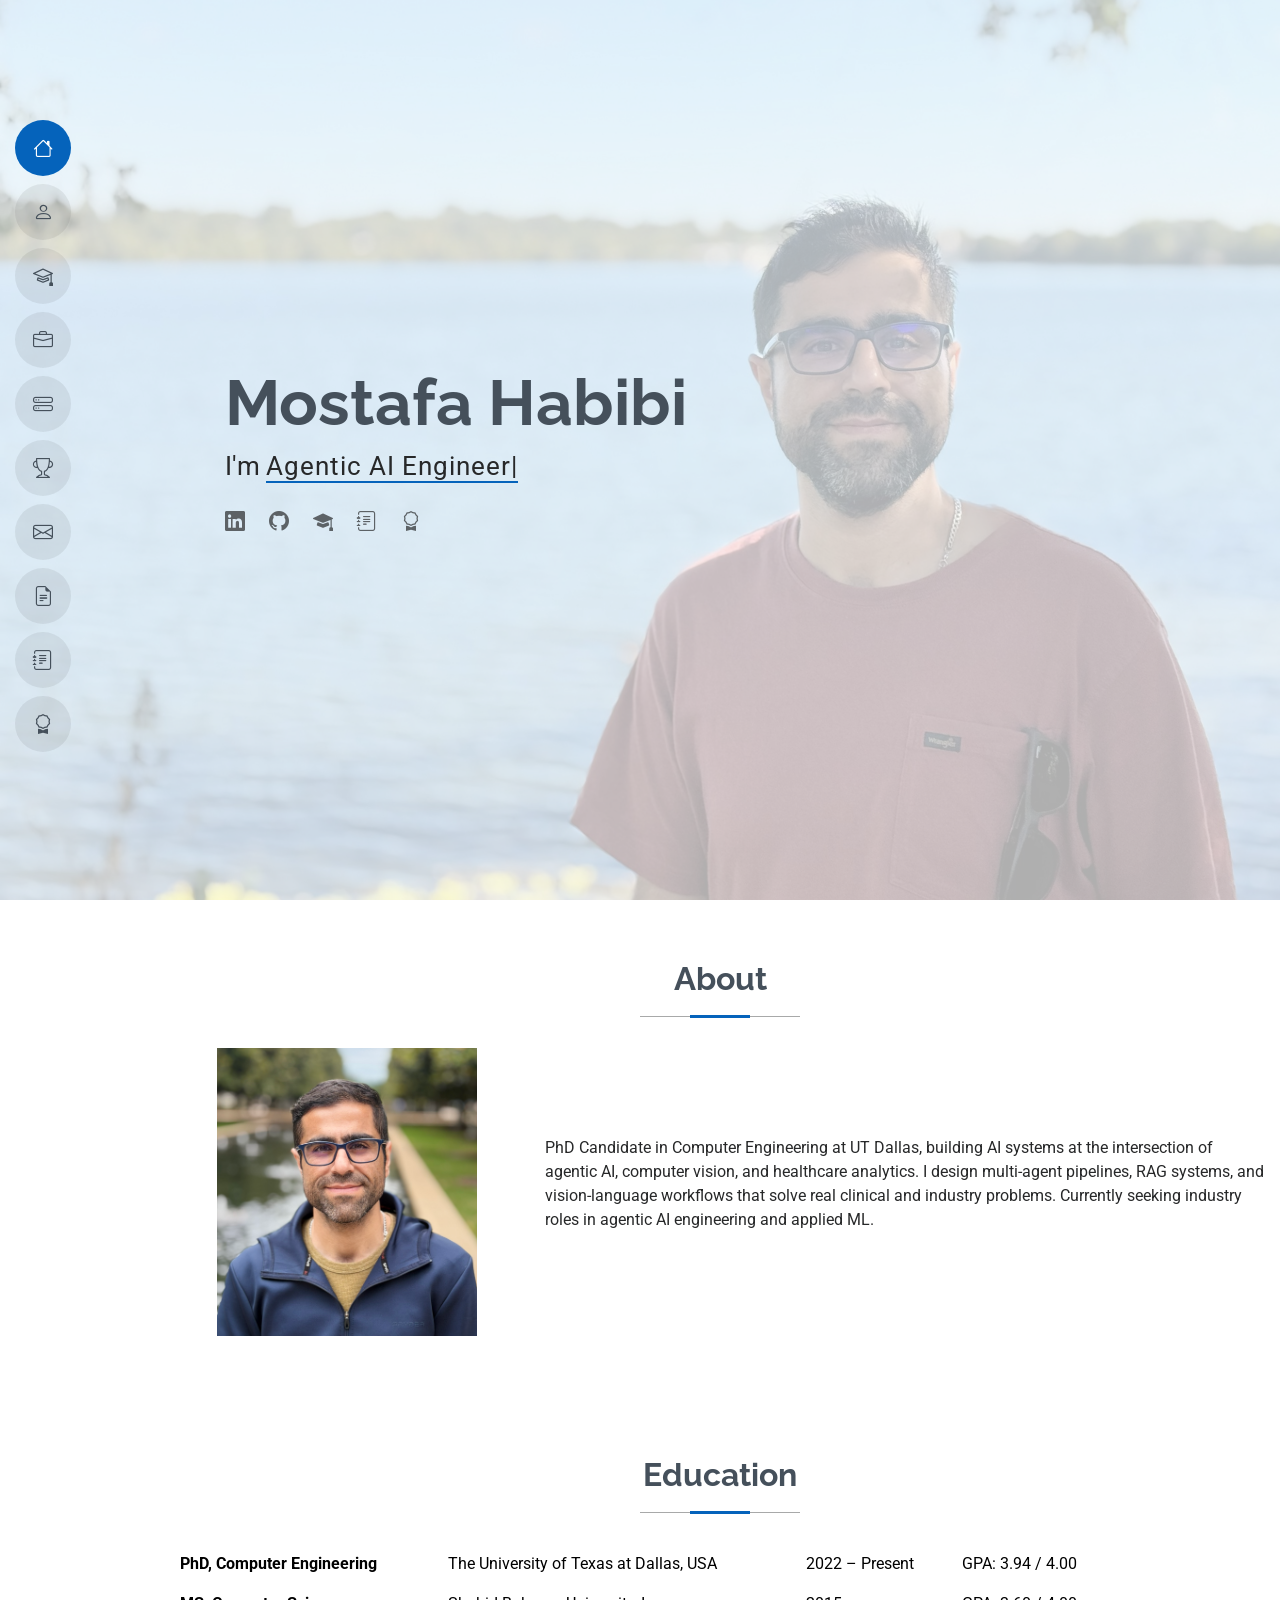
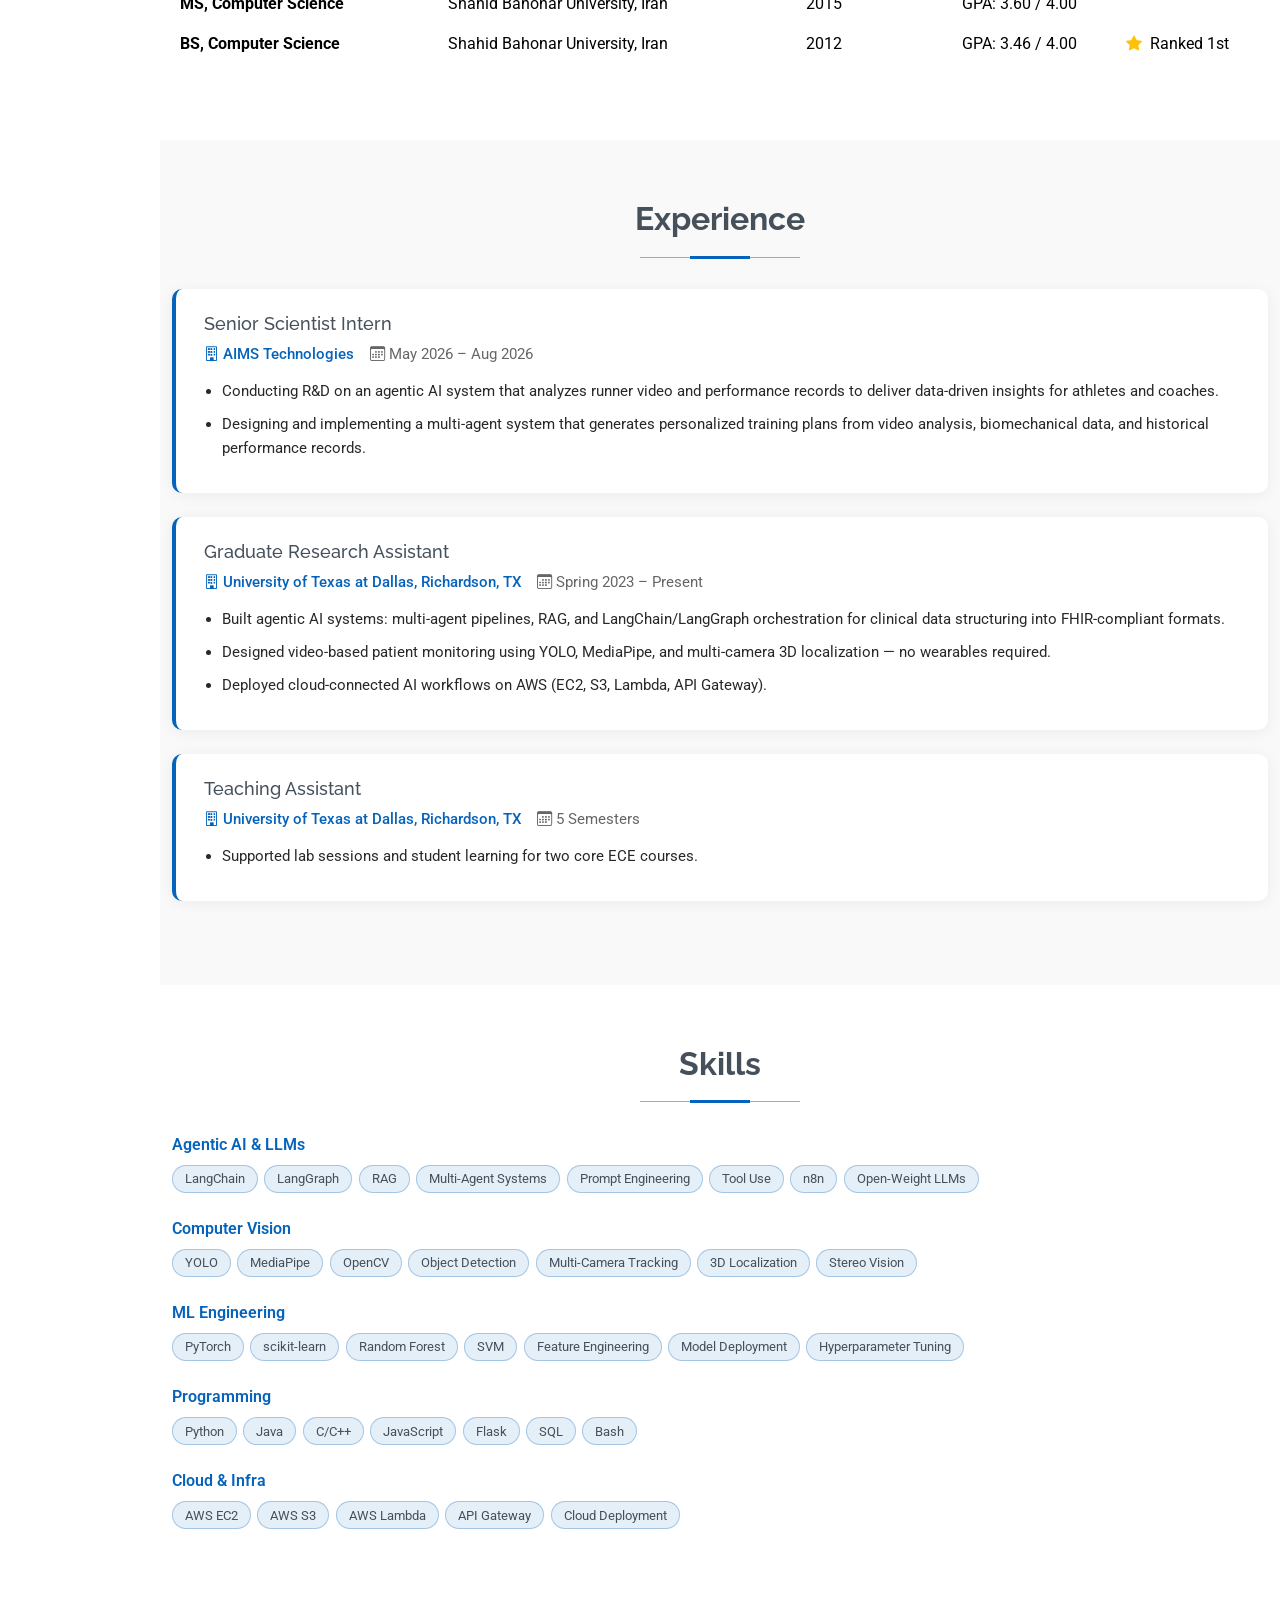
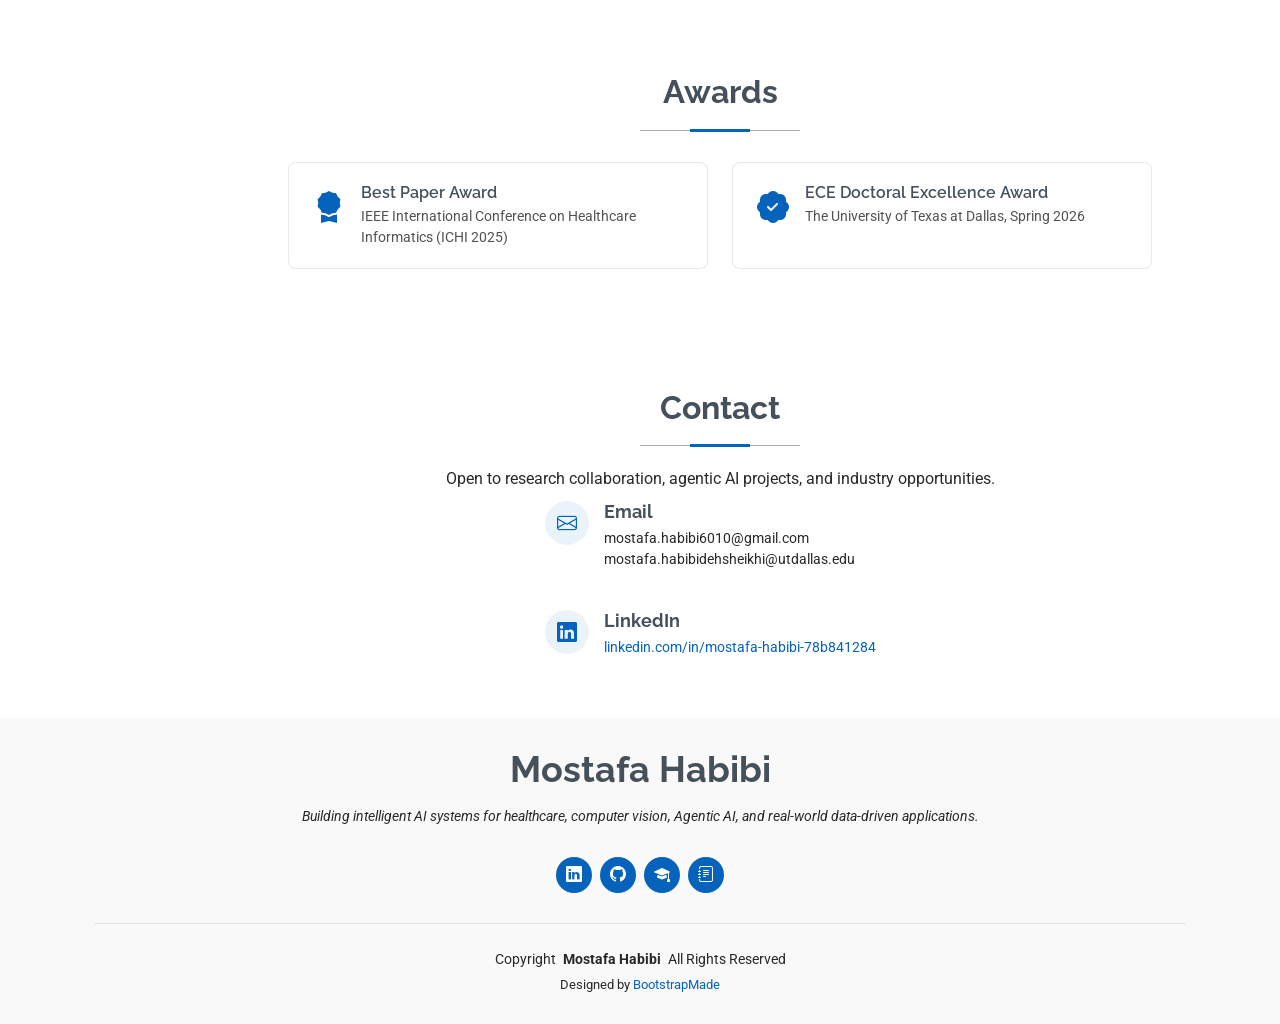
==== commit dc0de5a3: "new image" ====
--- a/index.html
+++ b/index.html
@@ -95,7 +95,7 @@
       <div class="container" data-aos="fade-up" data-aos-delay="100">
         <div class="row gy-4 justify-content-center">
           <div class="col-lg-4">
-            <img src="assets/img/profile-img.jpg" class="img-fluid" alt="">
+            <img src="assets/img/profile-img.jpg" class="img-fluid profile-img" alt="">
           </div>
           <div class="col-lg-8 content d-flex align-items-center">
             <p>PhD Candidate in Computer Engineering at UT Dallas, building AI systems at the intersection of agentic AI, computer vision, and healthcare analytics. I design multi-agent pipelines, RAG systems, and vision-language workflows that solve real clinical and industry problems. Currently seeking industry roles in agentic AI engineering and applied ML.</p>
@@ -203,7 +203,6 @@
     </section><!-- /Experience Section -->
 
     <!-- Skills Section -->
-    <!-- Skills Section -->
     <section id="skills" class="skills section">
 
       <!-- Section Title -->
--- a/assets/css/main.css
+++ b/assets/css/main.css
@@ -470,7 +470,7 @@
 --------------------------------------------------------------*/
 .section-title {
   text-align: center;
-  padding-bottom: 60px;
+  padding-bottom: 10px;
   position: relative;
 }
 
@@ -619,6 +619,14 @@
   margin-right: 5px;
   color: var(--accent-color);
   line-height: 0;
+}
+
+.about .profile-img {
+  max-width: 260px;
+  width: 100%;
+  height: auto;
+  display: block;
+  margin: 0 auto;
 }
 
 /*--------------------------------------------------------------
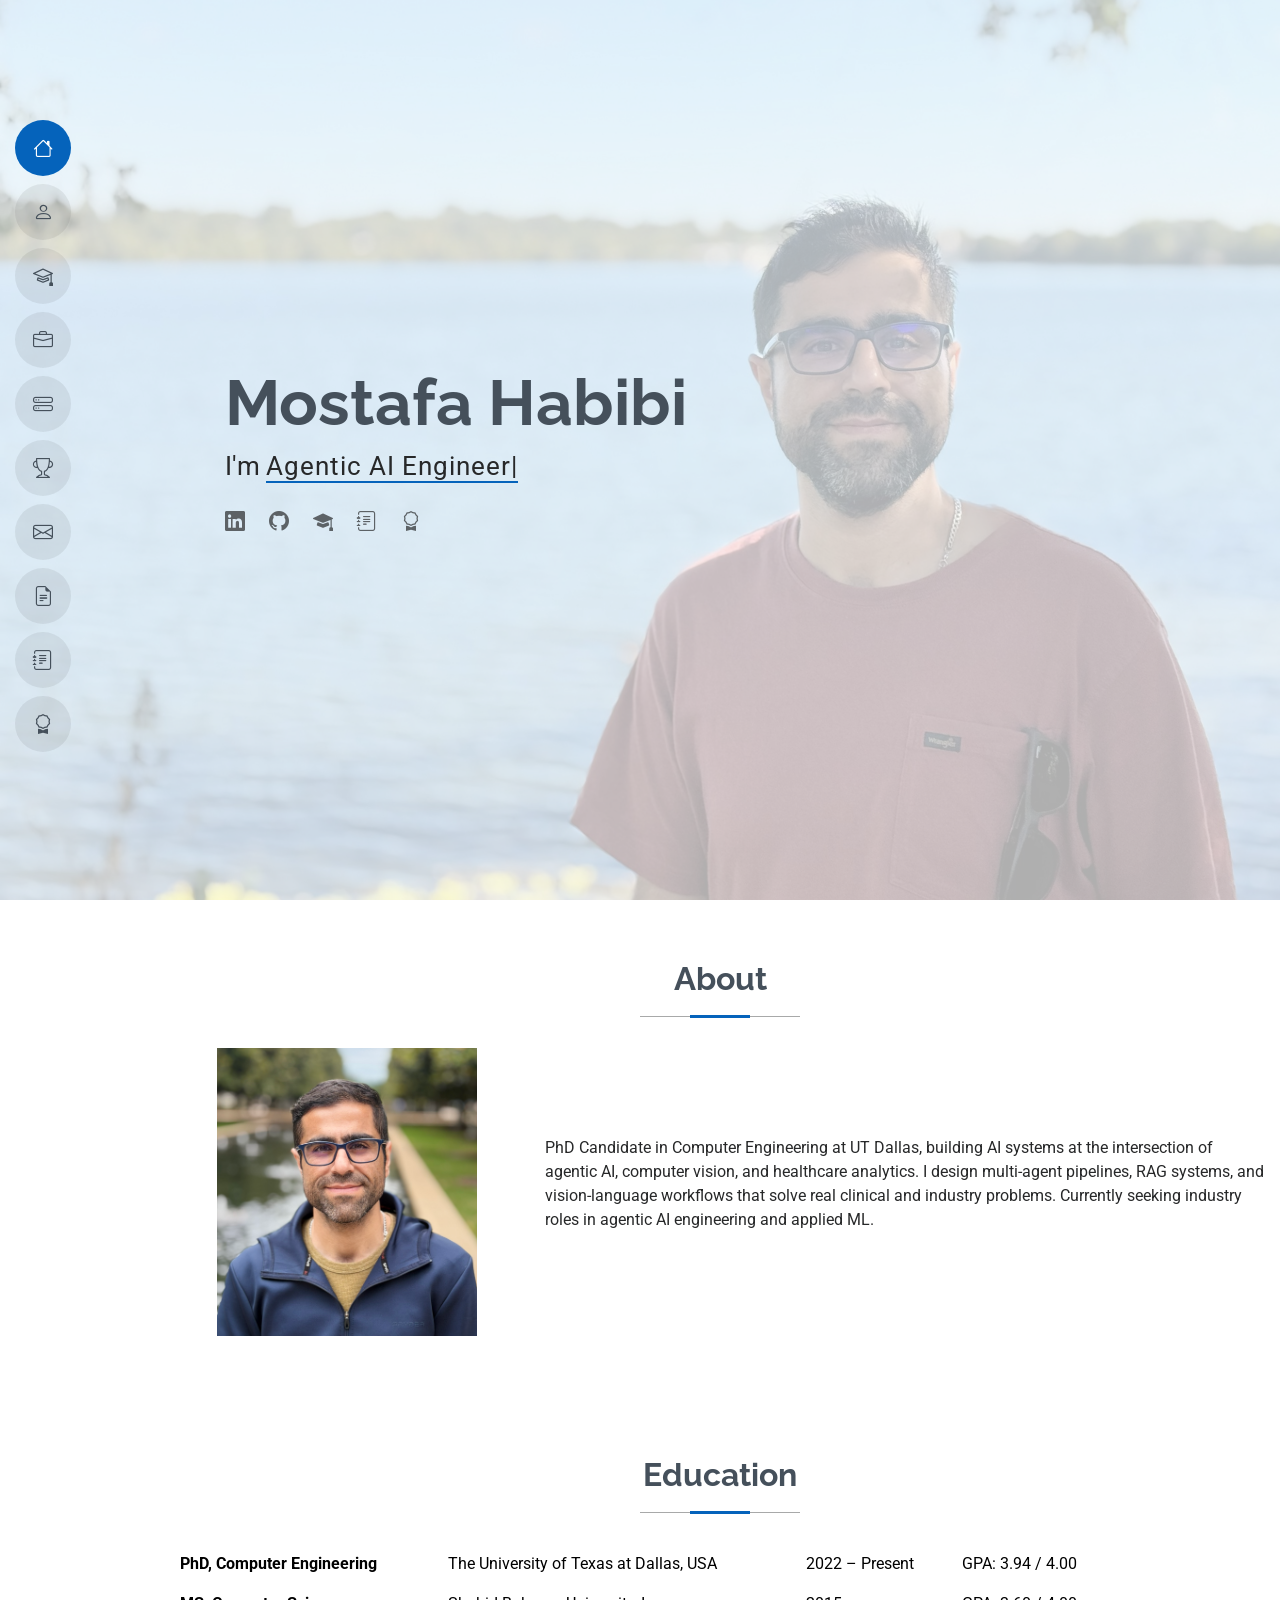
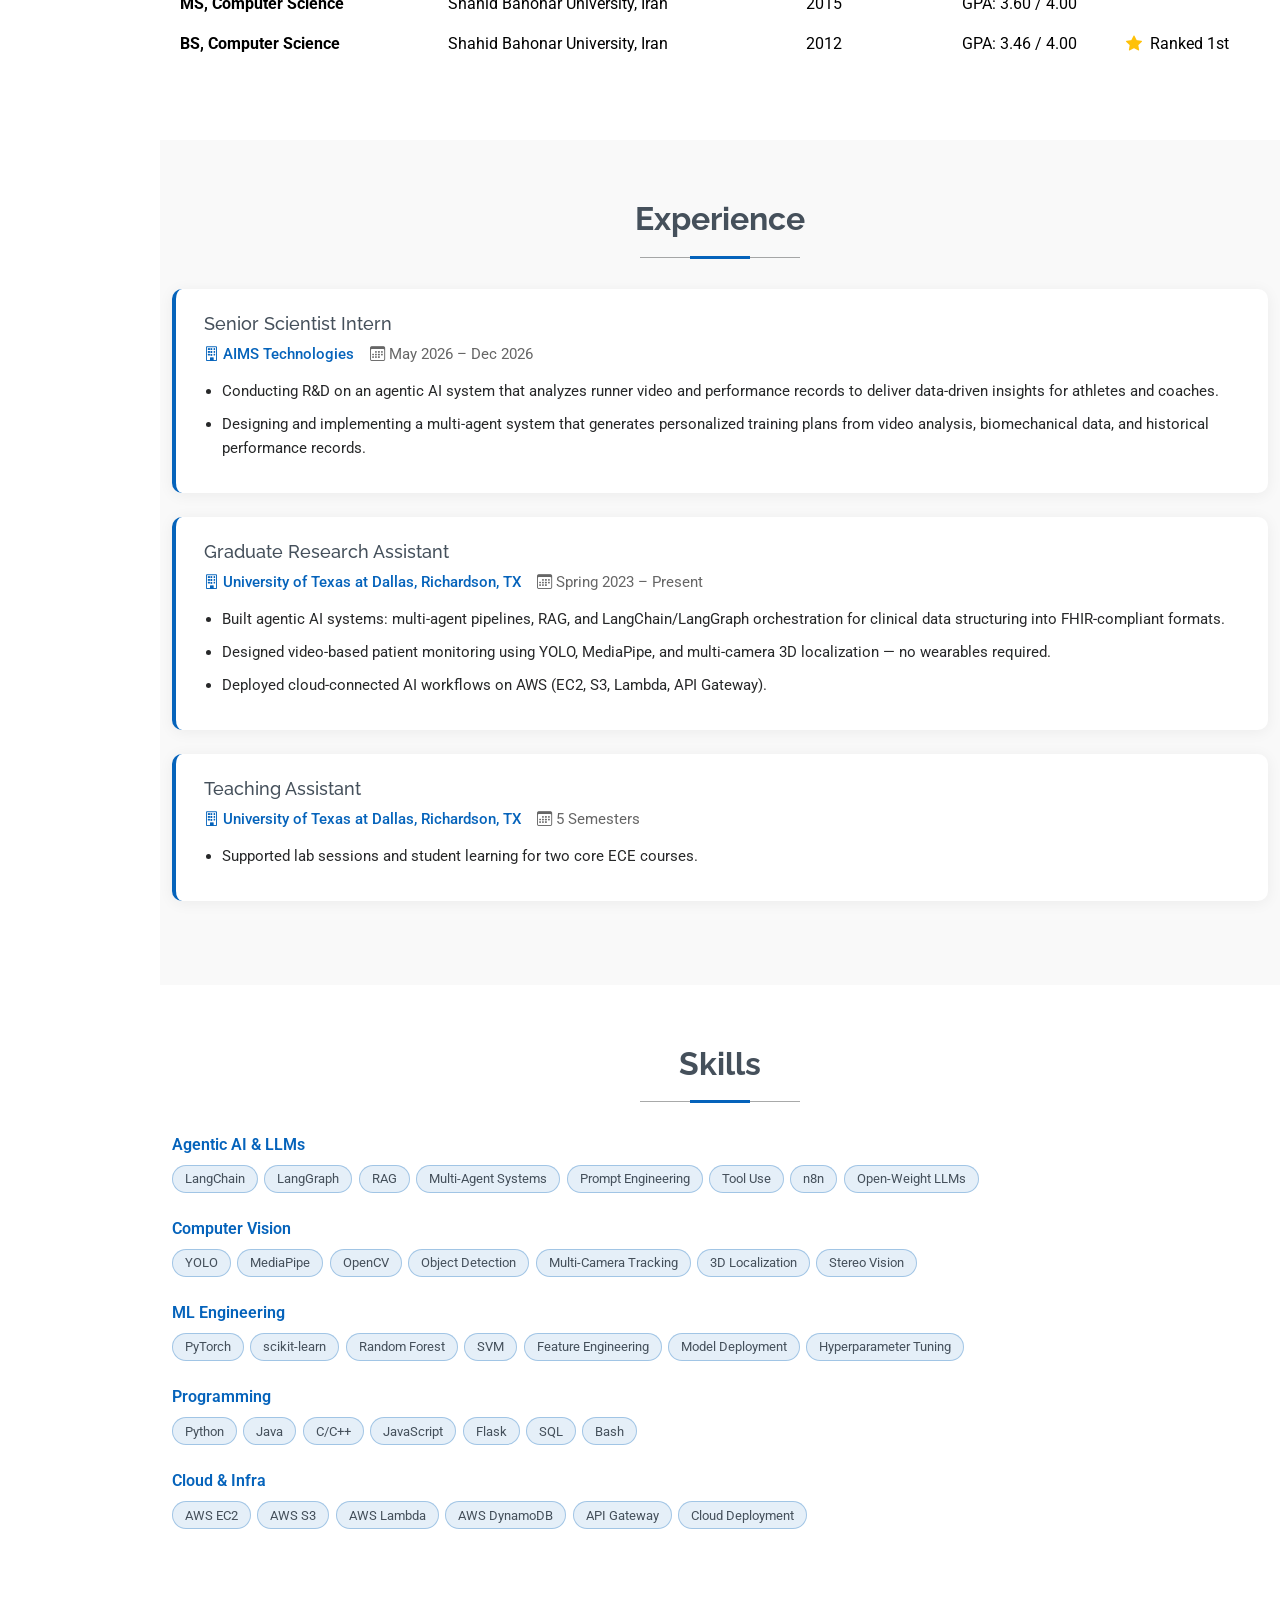
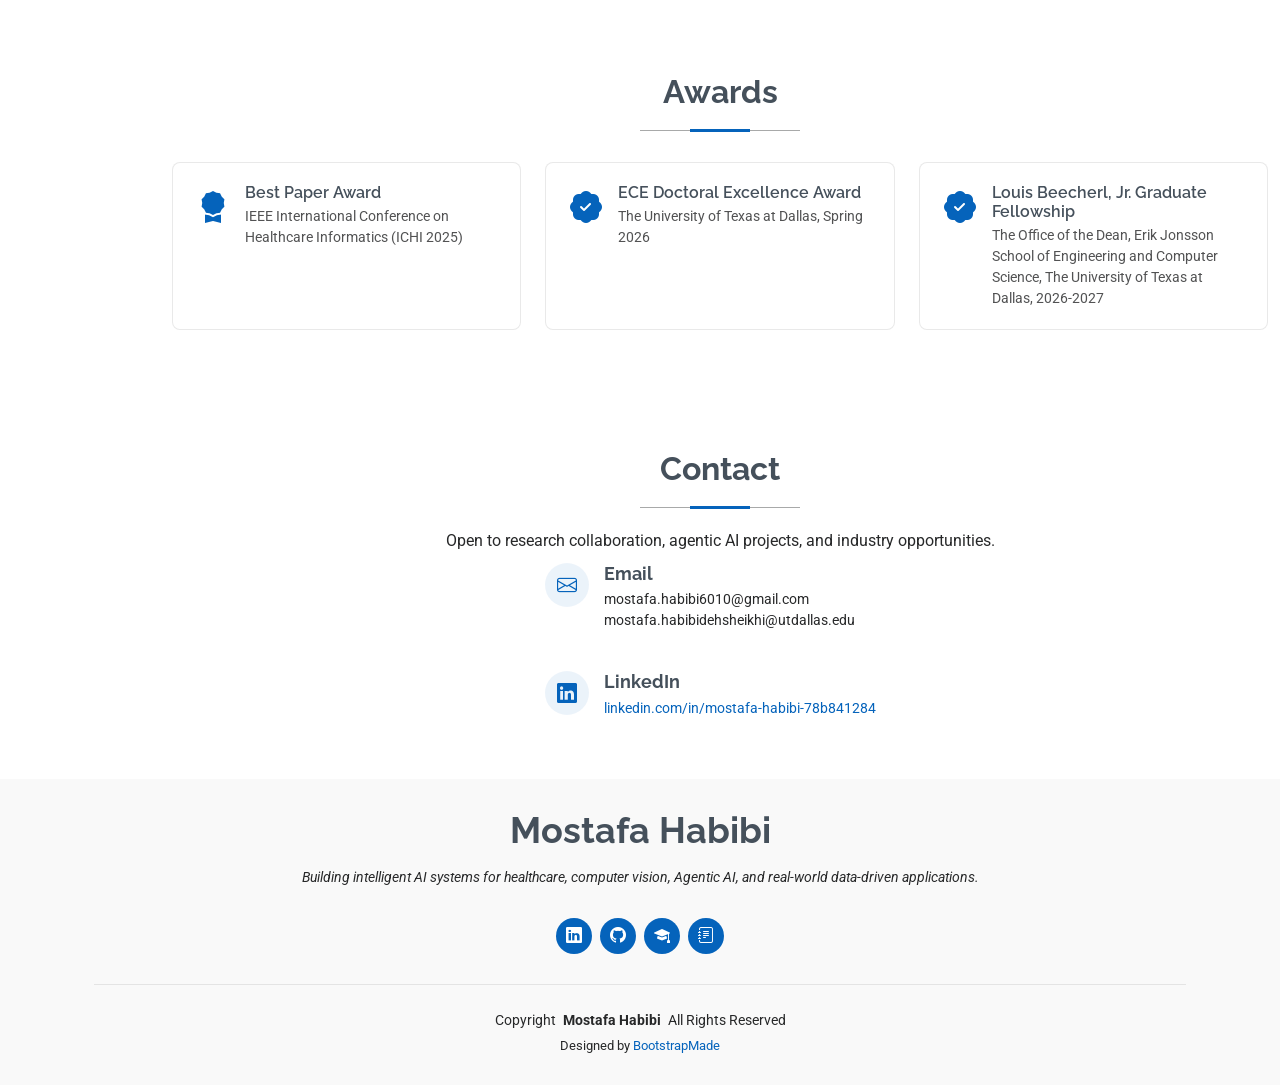
==== commit 320f844a: "Update index.html" ====
--- a/index.html
+++ b/index.html
@@ -161,7 +161,7 @@
             <h3>Senior Scientist Intern</h3>
             <div class="exp-meta">
               <span class="exp-org"><i class="bi bi-building me-1"></i>AIMS Technologies</span>
-              <span class="exp-period"><i class="bi bi-calendar3 me-1"></i>May 2026 – Aug 2026</span>
+              <span class="exp-period"><i class="bi bi-calendar3 me-1"></i>May 2026 – Dec 2026</span>
             </div>
           </div>
           <ul>
@@ -271,6 +271,7 @@
             <span class="skill-tag">AWS EC2</span>
             <span class="skill-tag">AWS S3</span>
             <span class="skill-tag">AWS Lambda</span>
+            <span class="skill-tag">AWS DynamoDB</span>
             <span class="skill-tag">API Gateway</span>
             <span class="skill-tag">Cloud Deployment</span>
           </div>
@@ -320,6 +321,13 @@
             </div>
           </div>
 
+          <div class="award-strip-item">
+            <i class="bi bi-patch-check-fill"></i>
+            <div>
+              <h4>Louis Beecherl, Jr. Graduate Fellowship</h4>
+              <p>The Office of the Dean, Erik Jonsson School of Engineering and Computer Science, The University of Texas at Dallas, 2026-2027</p>
+            </div>
+          </div>
         </div>
       </div>
 
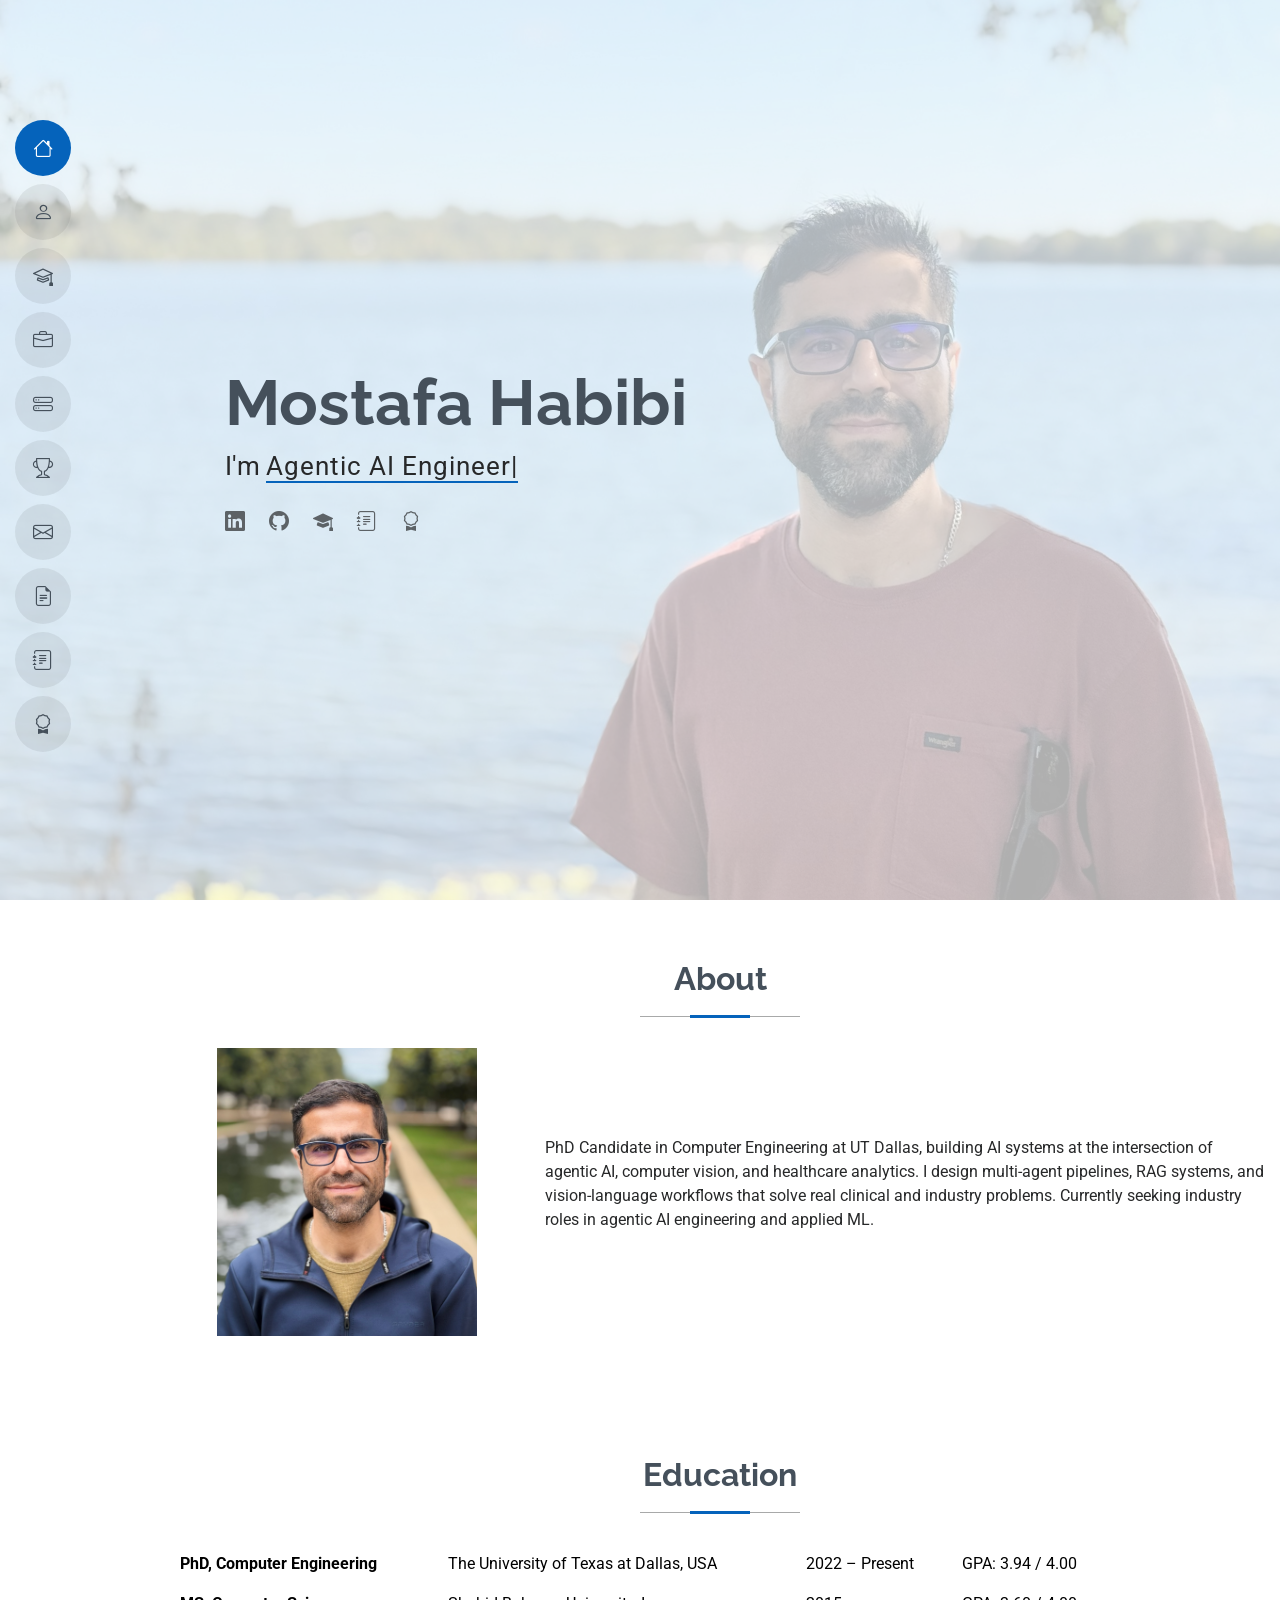
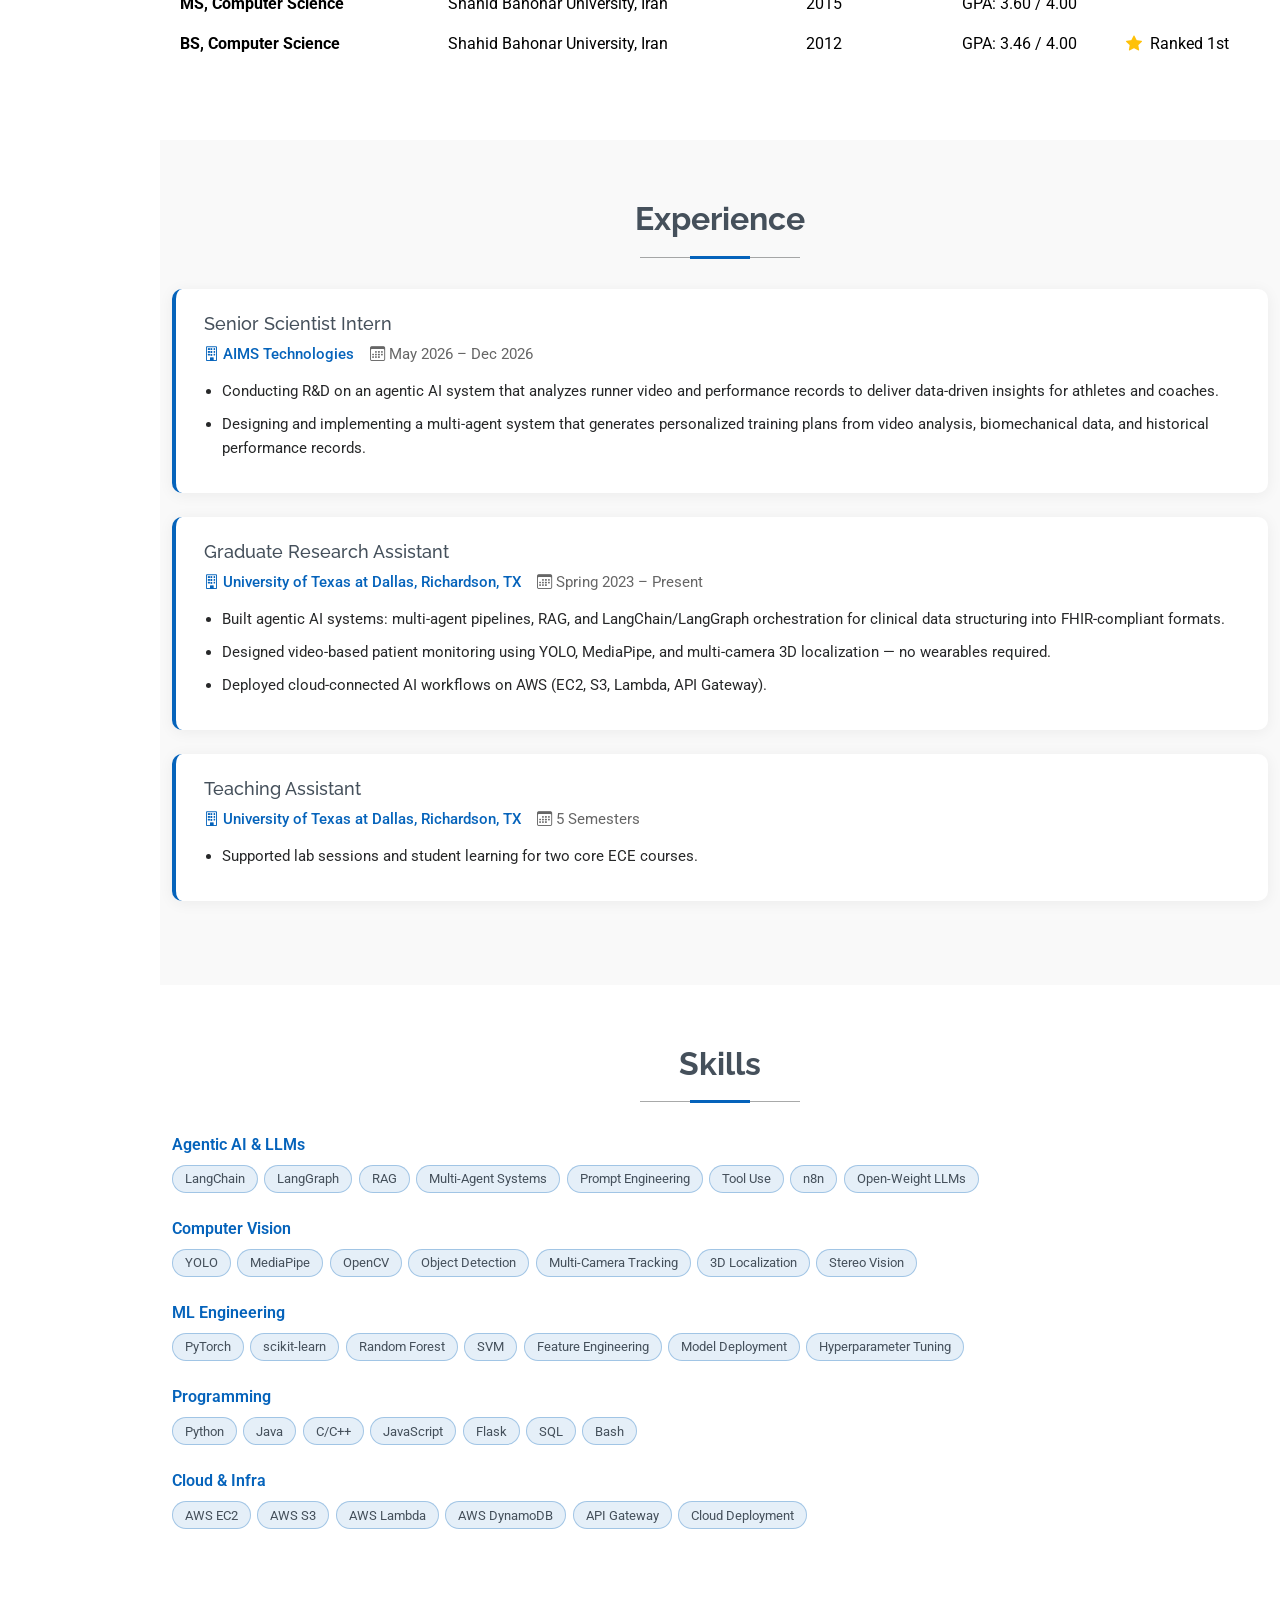
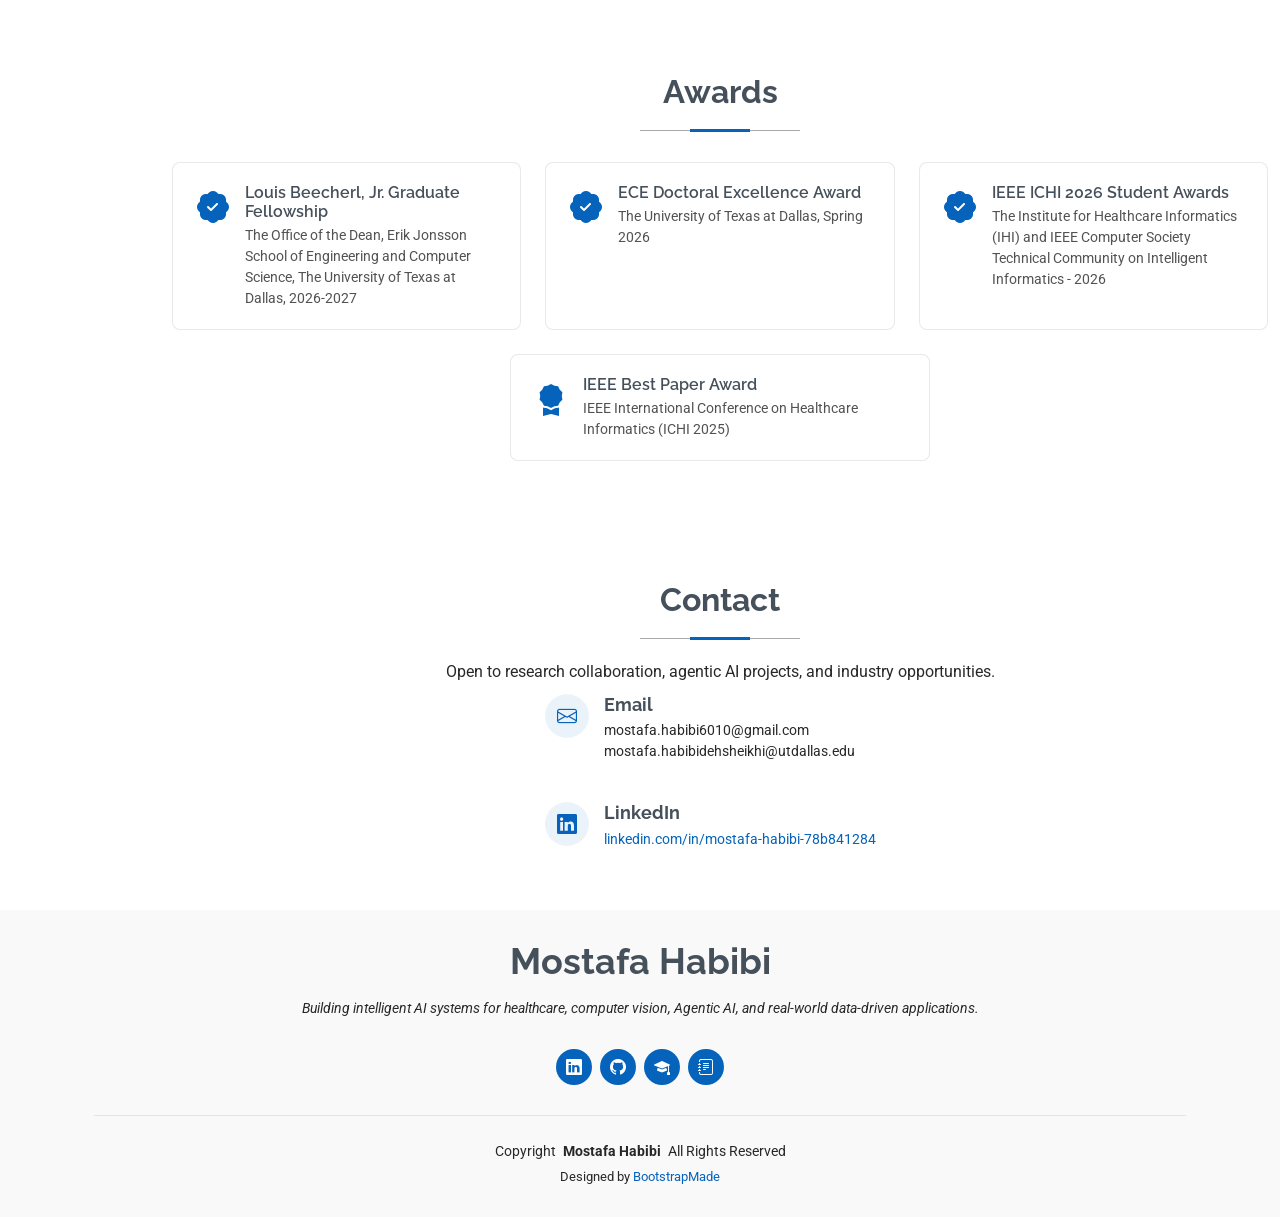
==== commit 03a896db: "Update index.html" ====
--- a/index.html
+++ b/index.html
@@ -306,10 +306,10 @@
         <div class="awards-strip">
 
           <div class="award-strip-item">
-            <i class="bi bi-award-fill"></i>
+            <i class="bi bi-patch-check-fill"></i>
             <div>
-              <h4>Best Paper Award</h4>
-              <p>IEEE International Conference on Healthcare Informatics (ICHI 2025)</p>
+              <h4>Louis Beecherl, Jr. Graduate Fellowship</h4>
+              <p>The Office of the Dean, Erik Jonsson School of Engineering and Computer Science, The University of Texas at Dallas, 2026-2027</p>
             </div>
           </div>
 
@@ -324,10 +324,19 @@
           <div class="award-strip-item">
             <i class="bi bi-patch-check-fill"></i>
             <div>
-              <h4>Louis Beecherl, Jr. Graduate Fellowship</h4>
-              <p>The Office of the Dean, Erik Jonsson School of Engineering and Computer Science, The University of Texas at Dallas, 2026-2027</p>
-            </div>
-          </div>
+              <h4>IEEE ICHI 2026 Student Awards</h4>
+              <p>The Institute for Healthcare Informatics (IHI) and IEEE Computer Society Technical Community on Intelligent Informatics - 2026</p>
+            </div>
+          </div>
+
+          <div class="award-strip-item">
+            <i class="bi bi-award-fill"></i>
+            <div>
+              <h4>IEEE Best Paper Award</h4>
+              <p>IEEE International Conference on Healthcare Informatics (ICHI 2025)</p>
+            </div>
+          </div>
+          
         </div>
       </div>
 
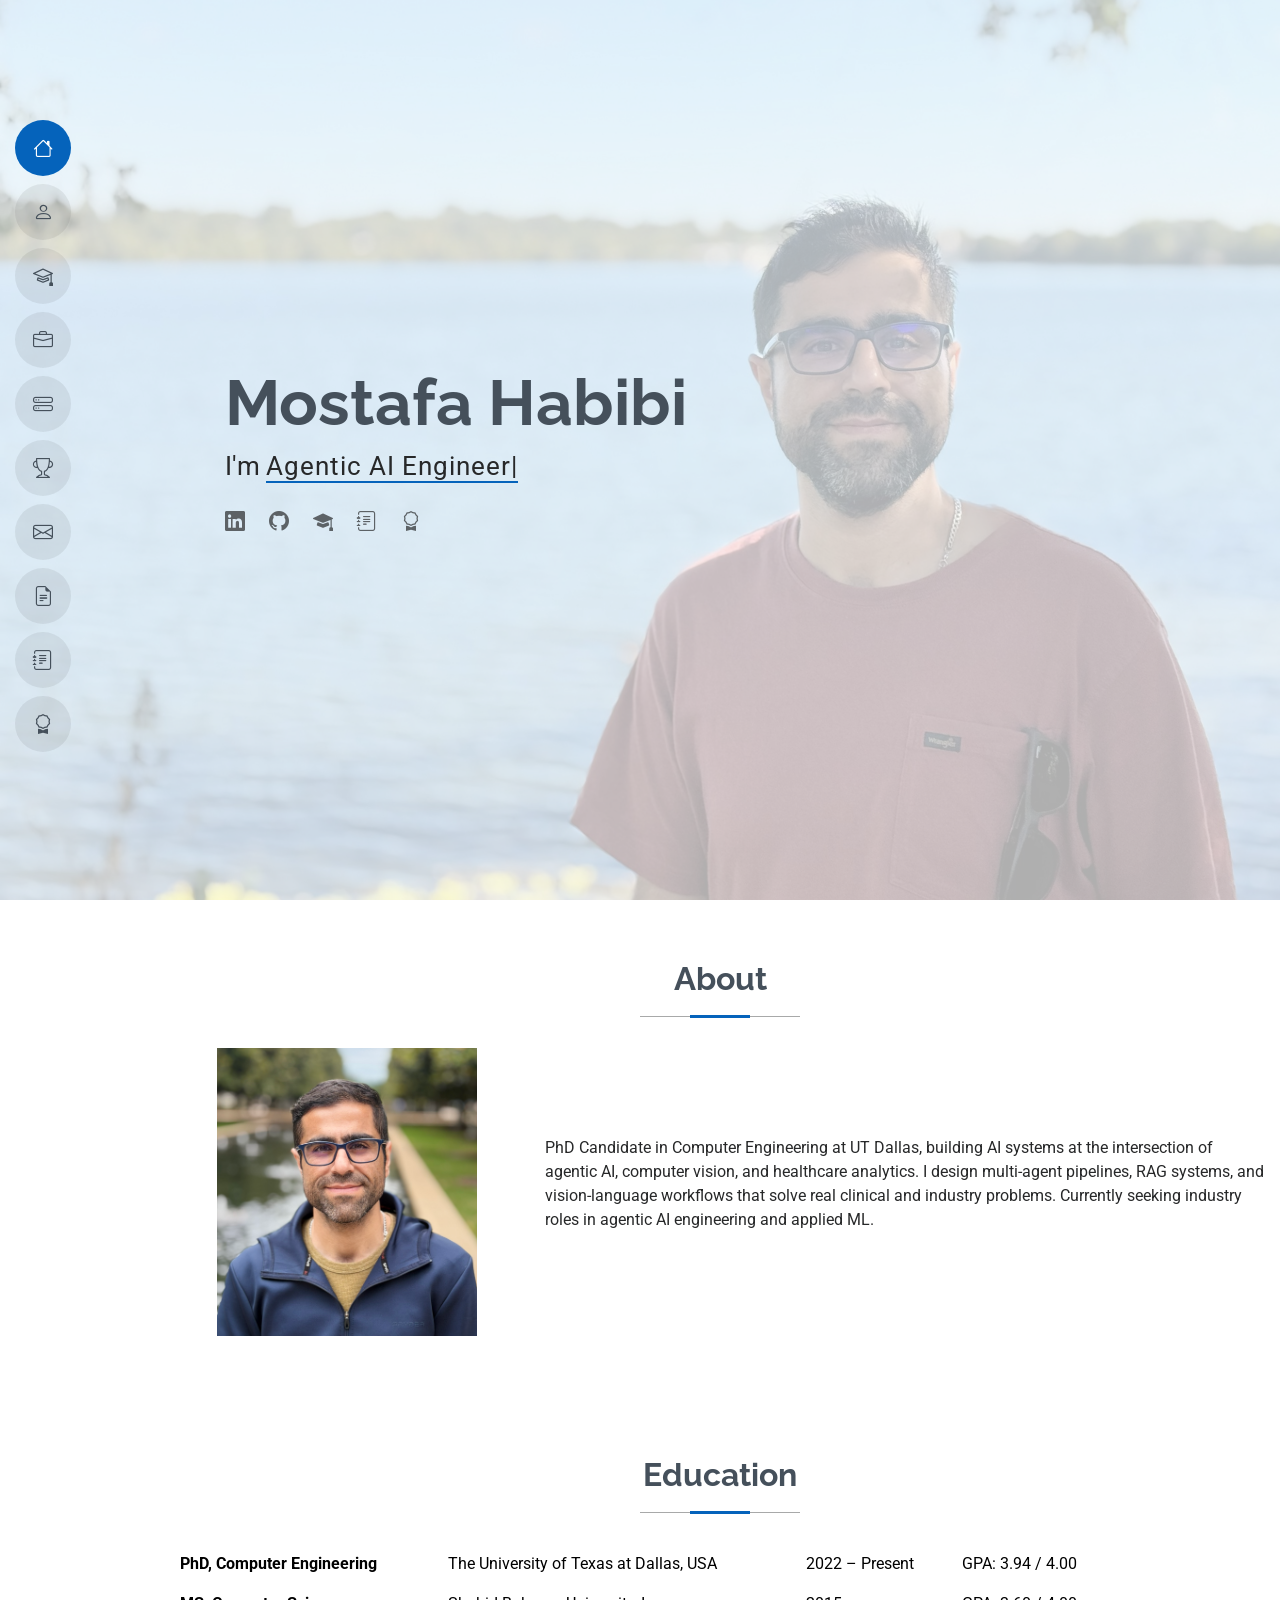
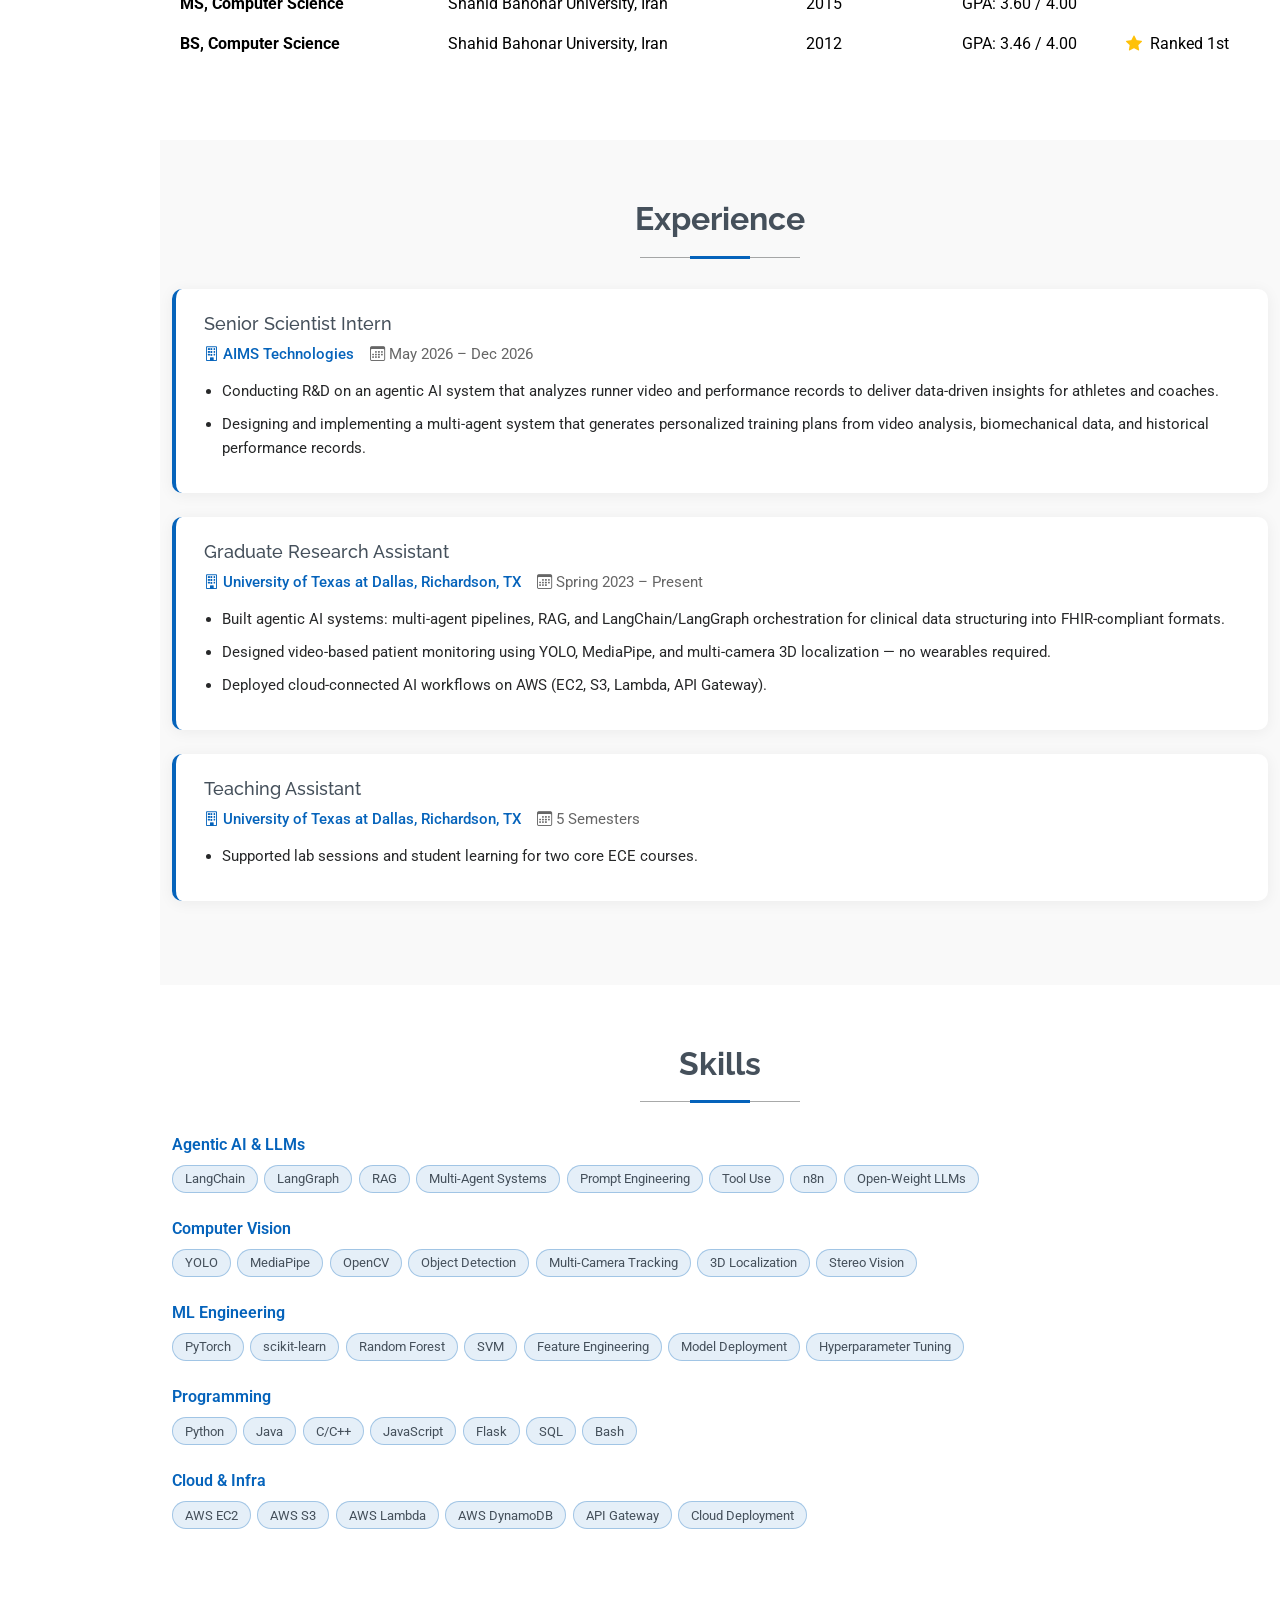
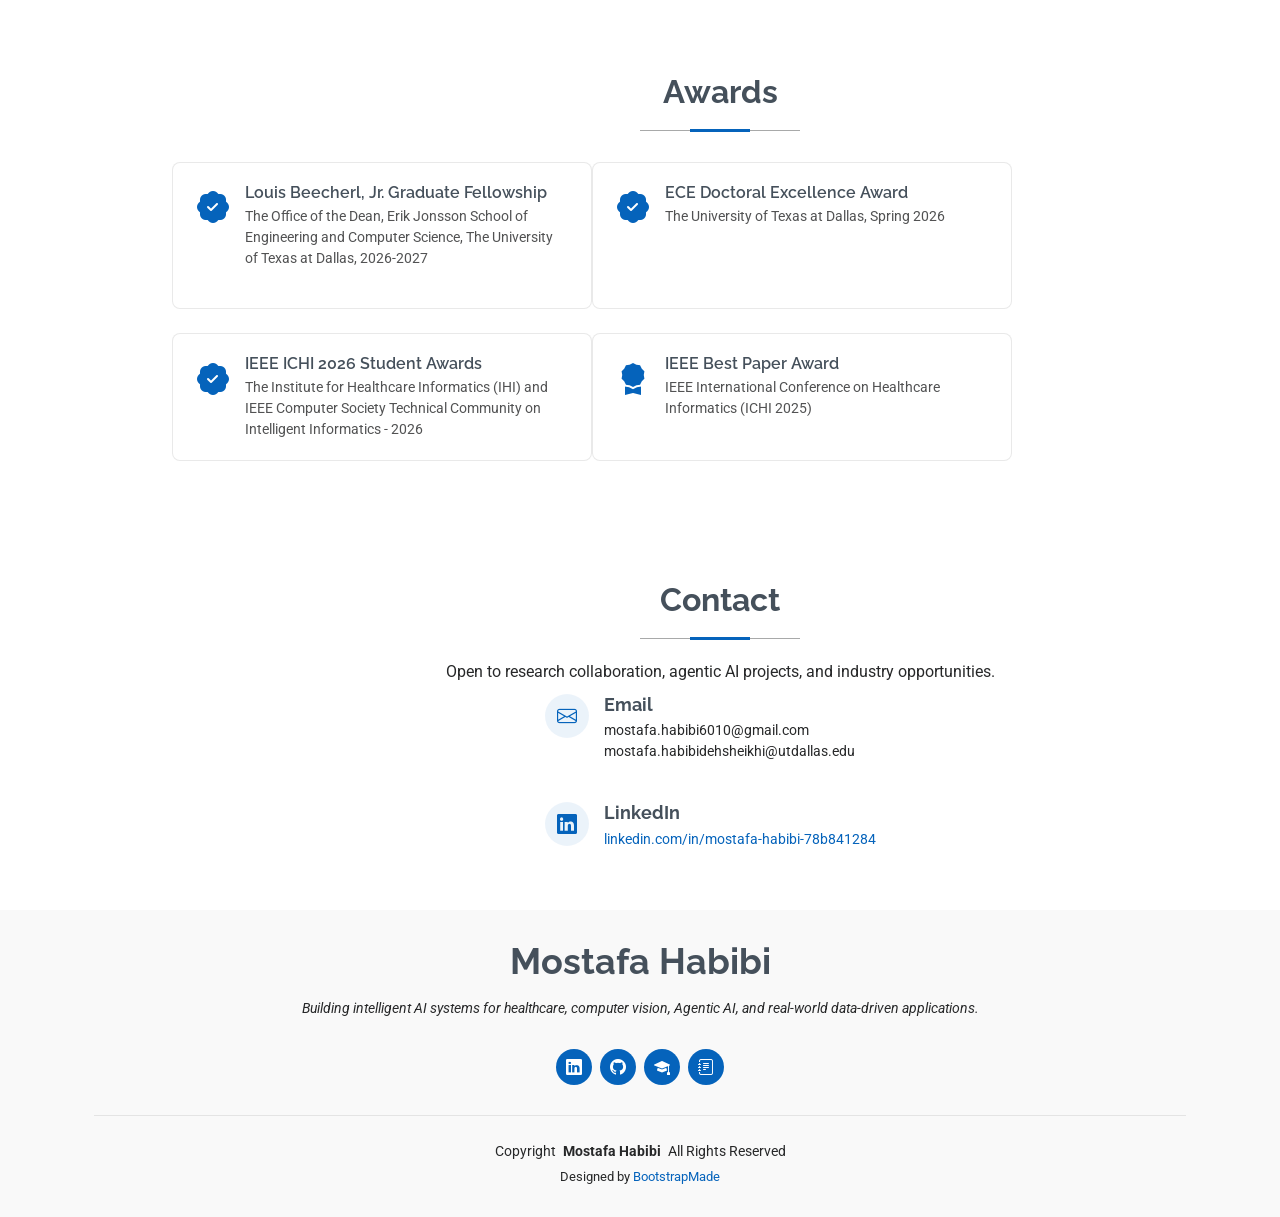
==== commit c51cc28c: "Update style of awards section" ====
--- a/index.html
+++ b/index.html
@@ -304,36 +304,39 @@
 
       <div class="container" data-aos="fade-up" data-aos-delay="100">
         <div class="awards-strip">
-
-          <div class="award-strip-item">
-            <i class="bi bi-patch-check-fill"></i>
-            <div>
-              <h4>Louis Beecherl, Jr. Graduate Fellowship</h4>
-              <p>The Office of the Dean, Erik Jonsson School of Engineering and Computer Science, The University of Texas at Dallas, 2026-2027</p>
-            </div>
-          </div>
-
-          <div class="award-strip-item">
-            <i class="bi bi-patch-check-fill"></i>
-            <div>
-              <h4>ECE Doctoral Excellence Award</h4>
-              <p>The University of Texas at Dallas, Spring 2026</p>
-            </div>
-          </div>
-
-          <div class="award-strip-item">
-            <i class="bi bi-patch-check-fill"></i>
-            <div>
-              <h4>IEEE ICHI 2026 Student Awards</h4>
-              <p>The Institute for Healthcare Informatics (IHI) and IEEE Computer Society Technical Community on Intelligent Informatics - 2026</p>
-            </div>
-          </div>
-
-          <div class="award-strip-item">
-            <i class="bi bi-award-fill"></i>
-            <div>
-              <h4>IEEE Best Paper Award</h4>
-              <p>IEEE International Conference on Healthcare Informatics (ICHI 2025)</p>
+          <div style="display: flex; flex-direction: row;">
+            <div class="award-strip-item">
+              <i class="bi bi-patch-check-fill"></i>
+              <div>
+                <h4>Louis Beecherl, Jr. Graduate Fellowship</h4>
+                <p>The Office of the Dean, Erik Jonsson School of Engineering and Computer Science, The University of Texas at Dallas, 2026-2027</p>
+              </div>
+            </div>
+
+            <div class="award-strip-item">
+              <i class="bi bi-patch-check-fill"></i>
+              <div>
+                <h4>ECE Doctoral Excellence Award</h4>
+                <p>The University of Texas at Dallas, Spring 2026</p>
+              </div>
+            </div>
+          </div>
+
+          <div style="display: flex; flex-direction: row;">
+            <div class="award-strip-item">
+              <i class="bi bi-patch-check-fill"></i>
+              <div>
+                <h4>IEEE ICHI 2026 Student Awards</h4>
+                <p>The Institute for Healthcare Informatics (IHI) and IEEE Computer Society Technical Community on Intelligent Informatics - 2026</p>
+              </div>
+            </div>
+
+            <div class="award-strip-item">
+              <i class="bi bi-award-fill"></i>
+              <div>
+                <h4>IEEE Best Paper Award</h4>
+                <p>IEEE International Conference on Healthcare Informatics (ICHI 2025)</p>
+              </div>
             </div>
           </div>
           
--- a/assets/css/main.css
+++ b/assets/css/main.css
@@ -1767,6 +1767,7 @@
 --------------------------------------------------------------*/
 .awards-strip {
   display: flex;
+  flex-direction: column;
   flex-wrap: wrap;
   gap: 1.5rem;
   justify-content: center;
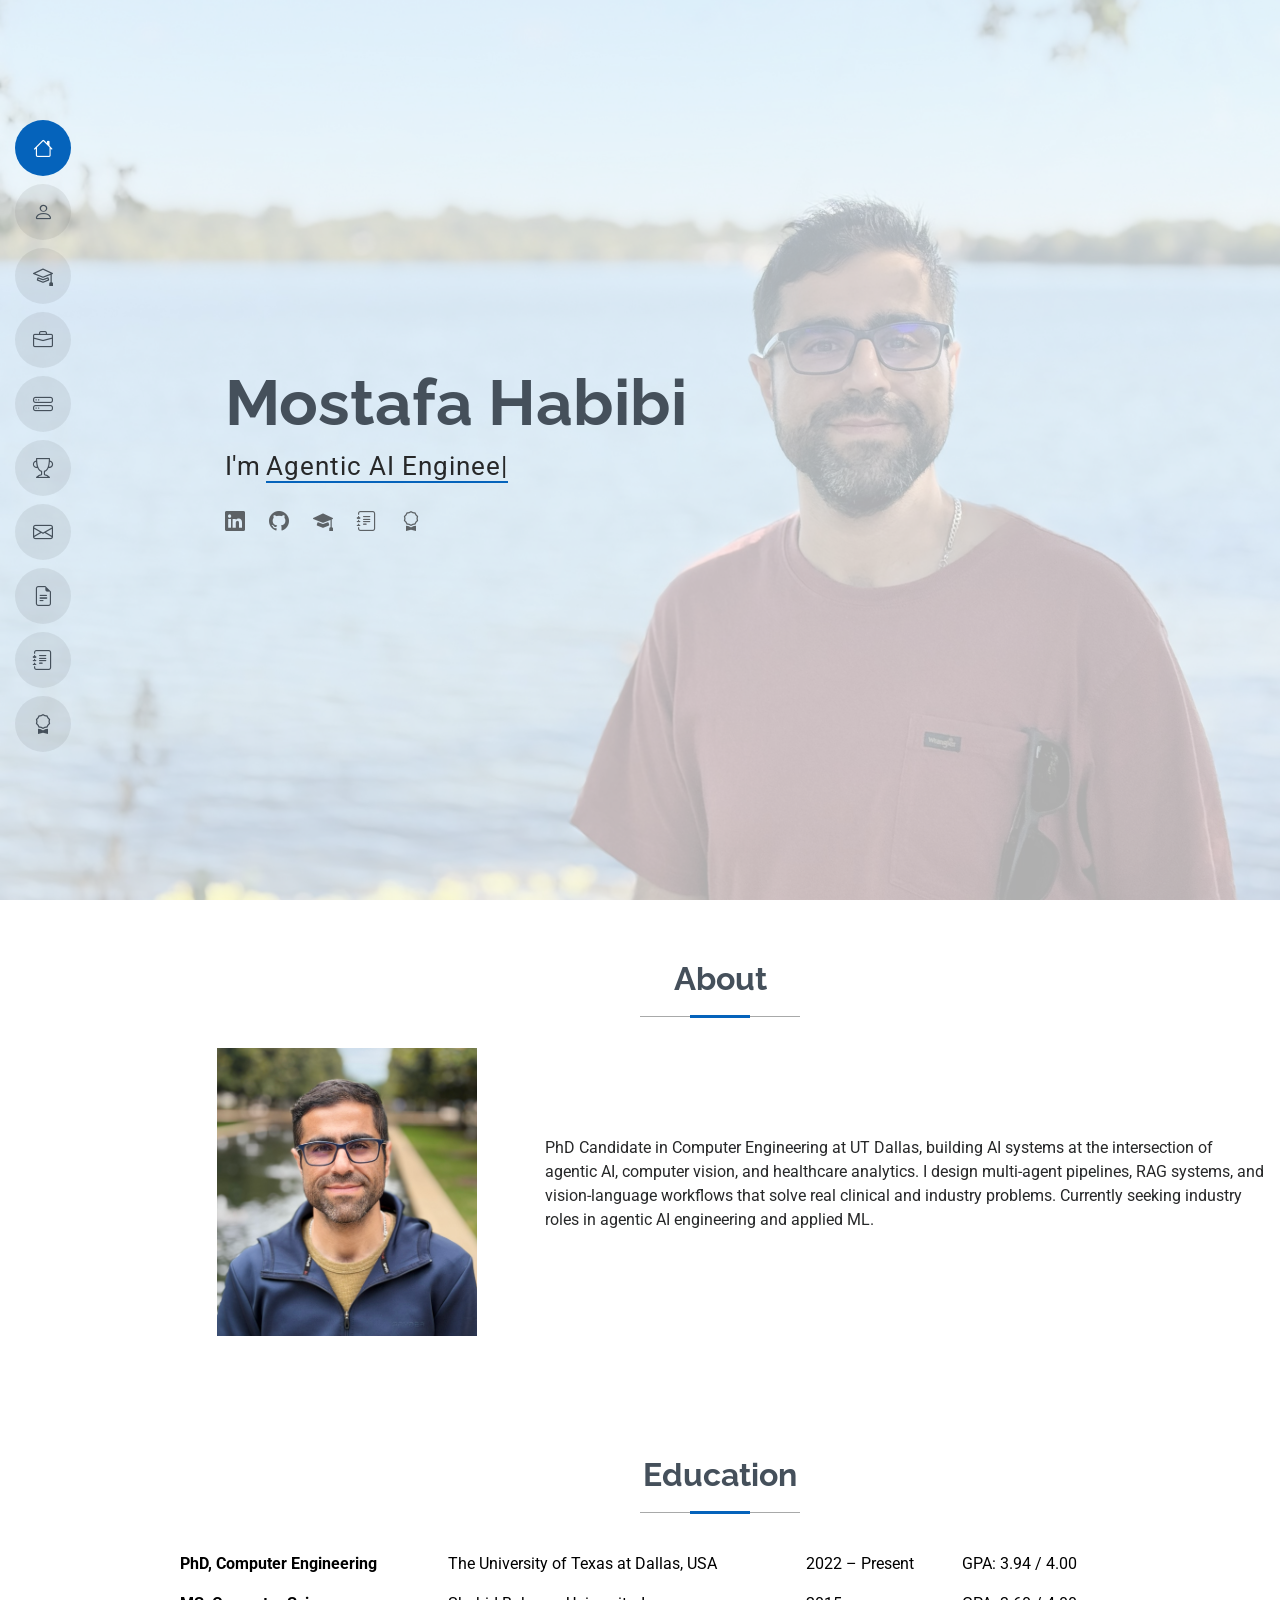
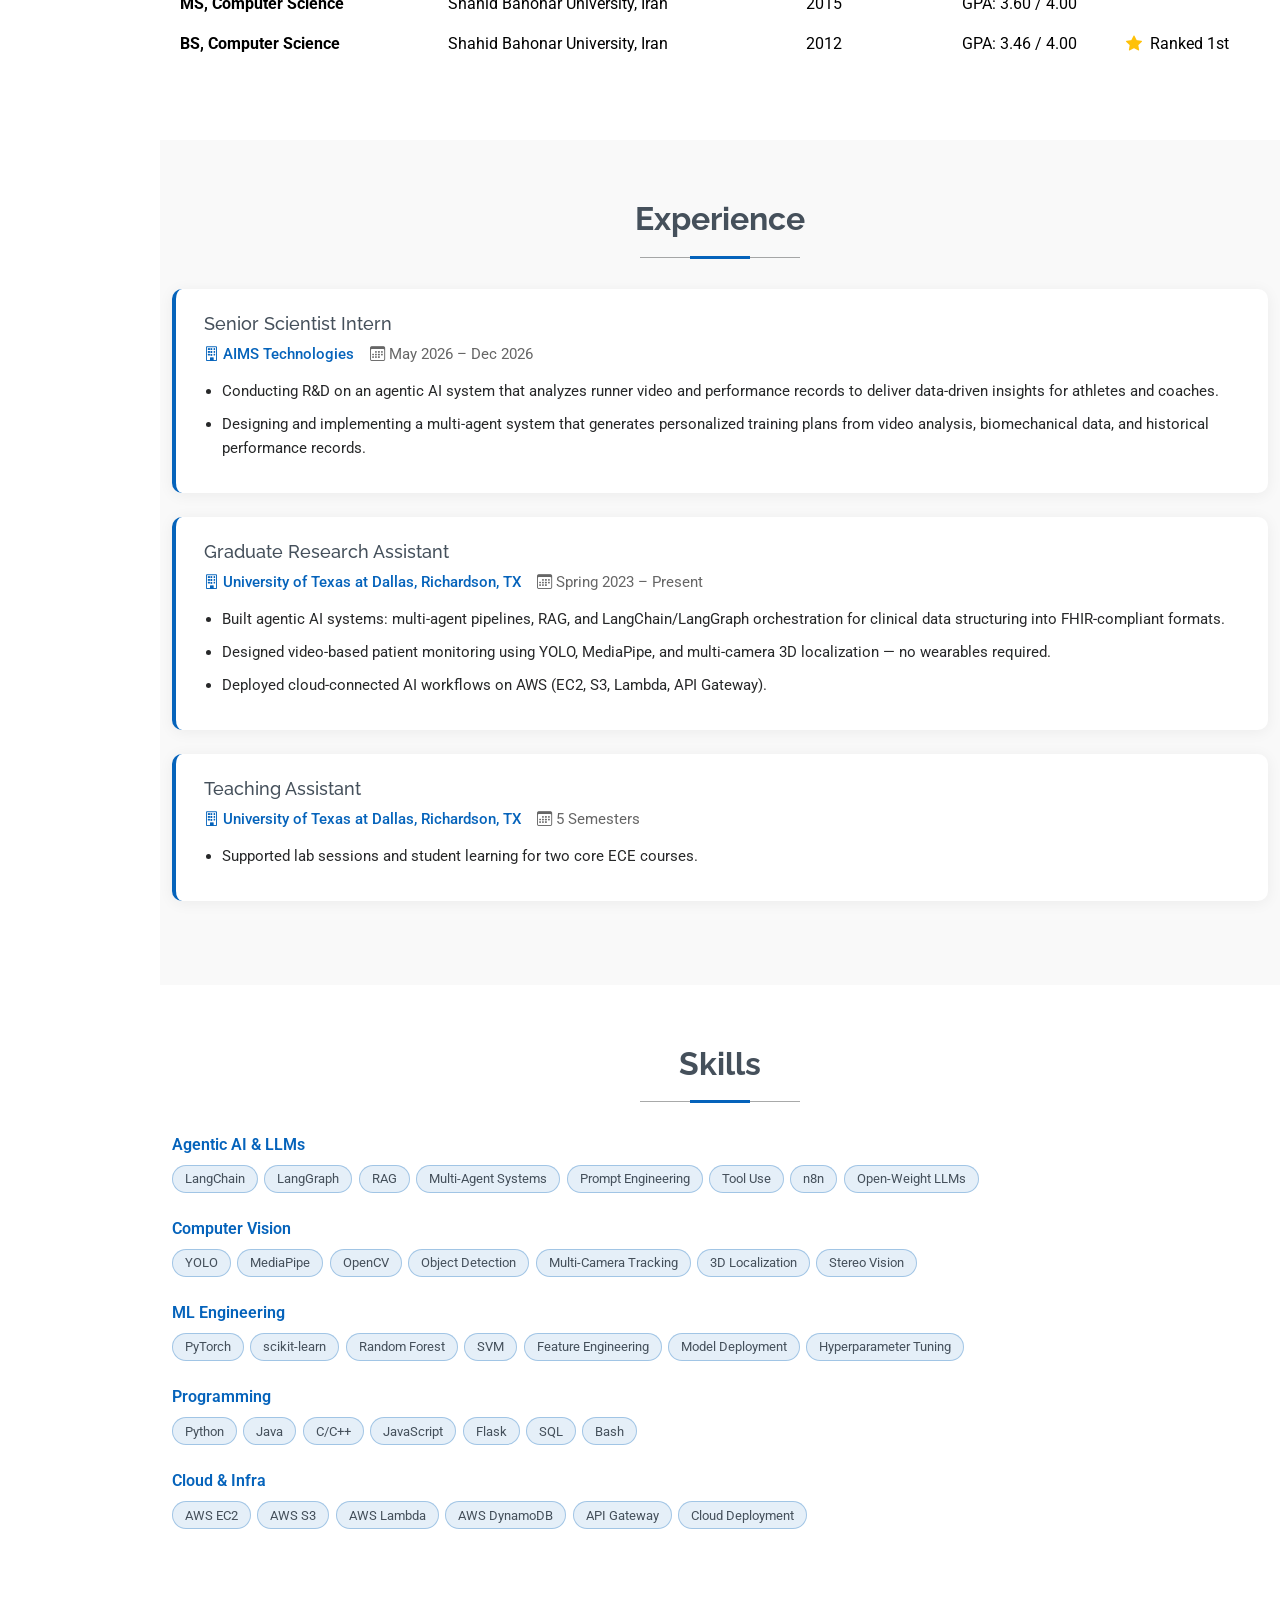
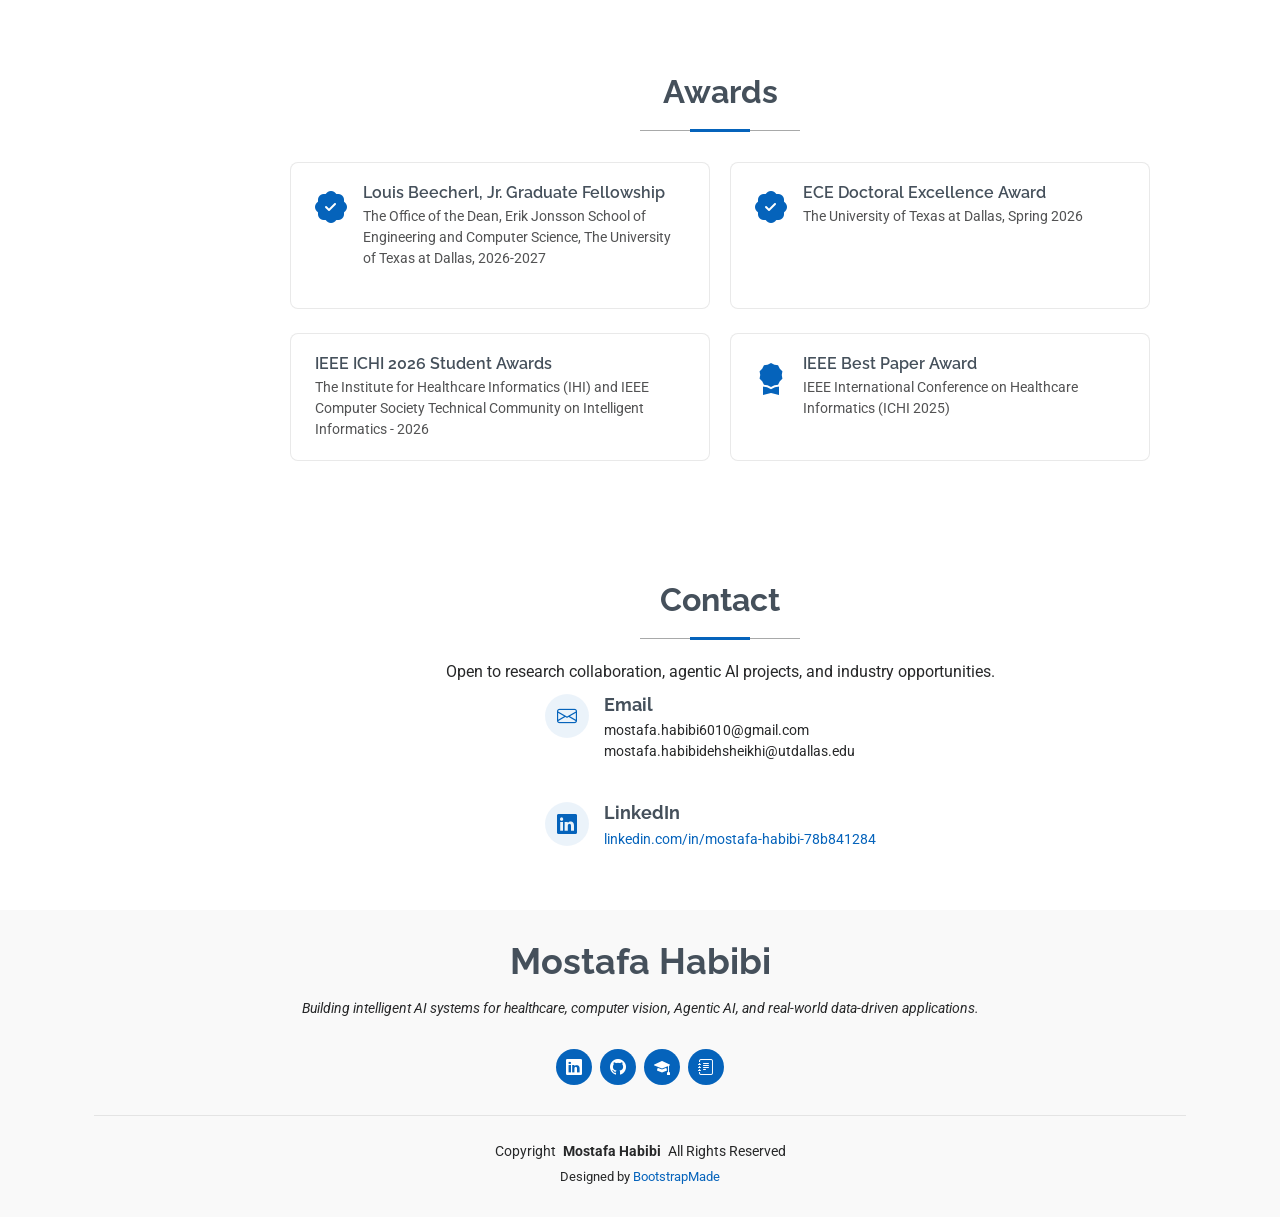
==== commit 8940bb89: "Update index.html" ====
--- a/index.html
+++ b/index.html
@@ -304,26 +304,27 @@
 
       <div class="container" data-aos="fade-up" data-aos-delay="100">
         <div class="awards-strip">
-          <div style="display: flex; flex-direction: row;">
+
+          <div style="display: flex; flex-direction: row; justify-content: center;">
+            <div class="award-strip-item" style="margin-right: 20px;">
+              <i class="bi bi-patch-check-fill"></i>
+              <div>
+                <h4>Louis Beecherl, Jr. Graduate Fellowship</h4>
+                <p>The Office of the Dean, Erik Jonsson School of Engineering and Computer Science, The University of Texas at Dallas, 2026-2027</p>
+              </div>
+            </div>
+
             <div class="award-strip-item">
               <i class="bi bi-patch-check-fill"></i>
               <div>
-                <h4>Louis Beecherl, Jr. Graduate Fellowship</h4>
-                <p>The Office of the Dean, Erik Jonsson School of Engineering and Computer Science, The University of Texas at Dallas, 2026-2027</p>
-              </div>
-            </div>
-
-            <div class="award-strip-item">
-              <i class="bi bi-patch-check-fill"></i>
-              <div>
                 <h4>ECE Doctoral Excellence Award</h4>
                 <p>The University of Texas at Dallas, Spring 2026</p>
               </div>
             </div>
           </div>
 
-          <div style="display: flex; flex-direction: row;">
-            <div class="award-strip-item">
+          <div style="display: flex; flex-direction: row; justify-content: center;">
+            <div class="award-strip-item" style="margin-right: 20px;>
               <i class="bi bi-patch-check-fill"></i>
               <div>
                 <h4>IEEE ICHI 2026 Student Awards</h4>
@@ -339,7 +340,7 @@
               </div>
             </div>
           </div>
-          
+
         </div>
       </div>
 
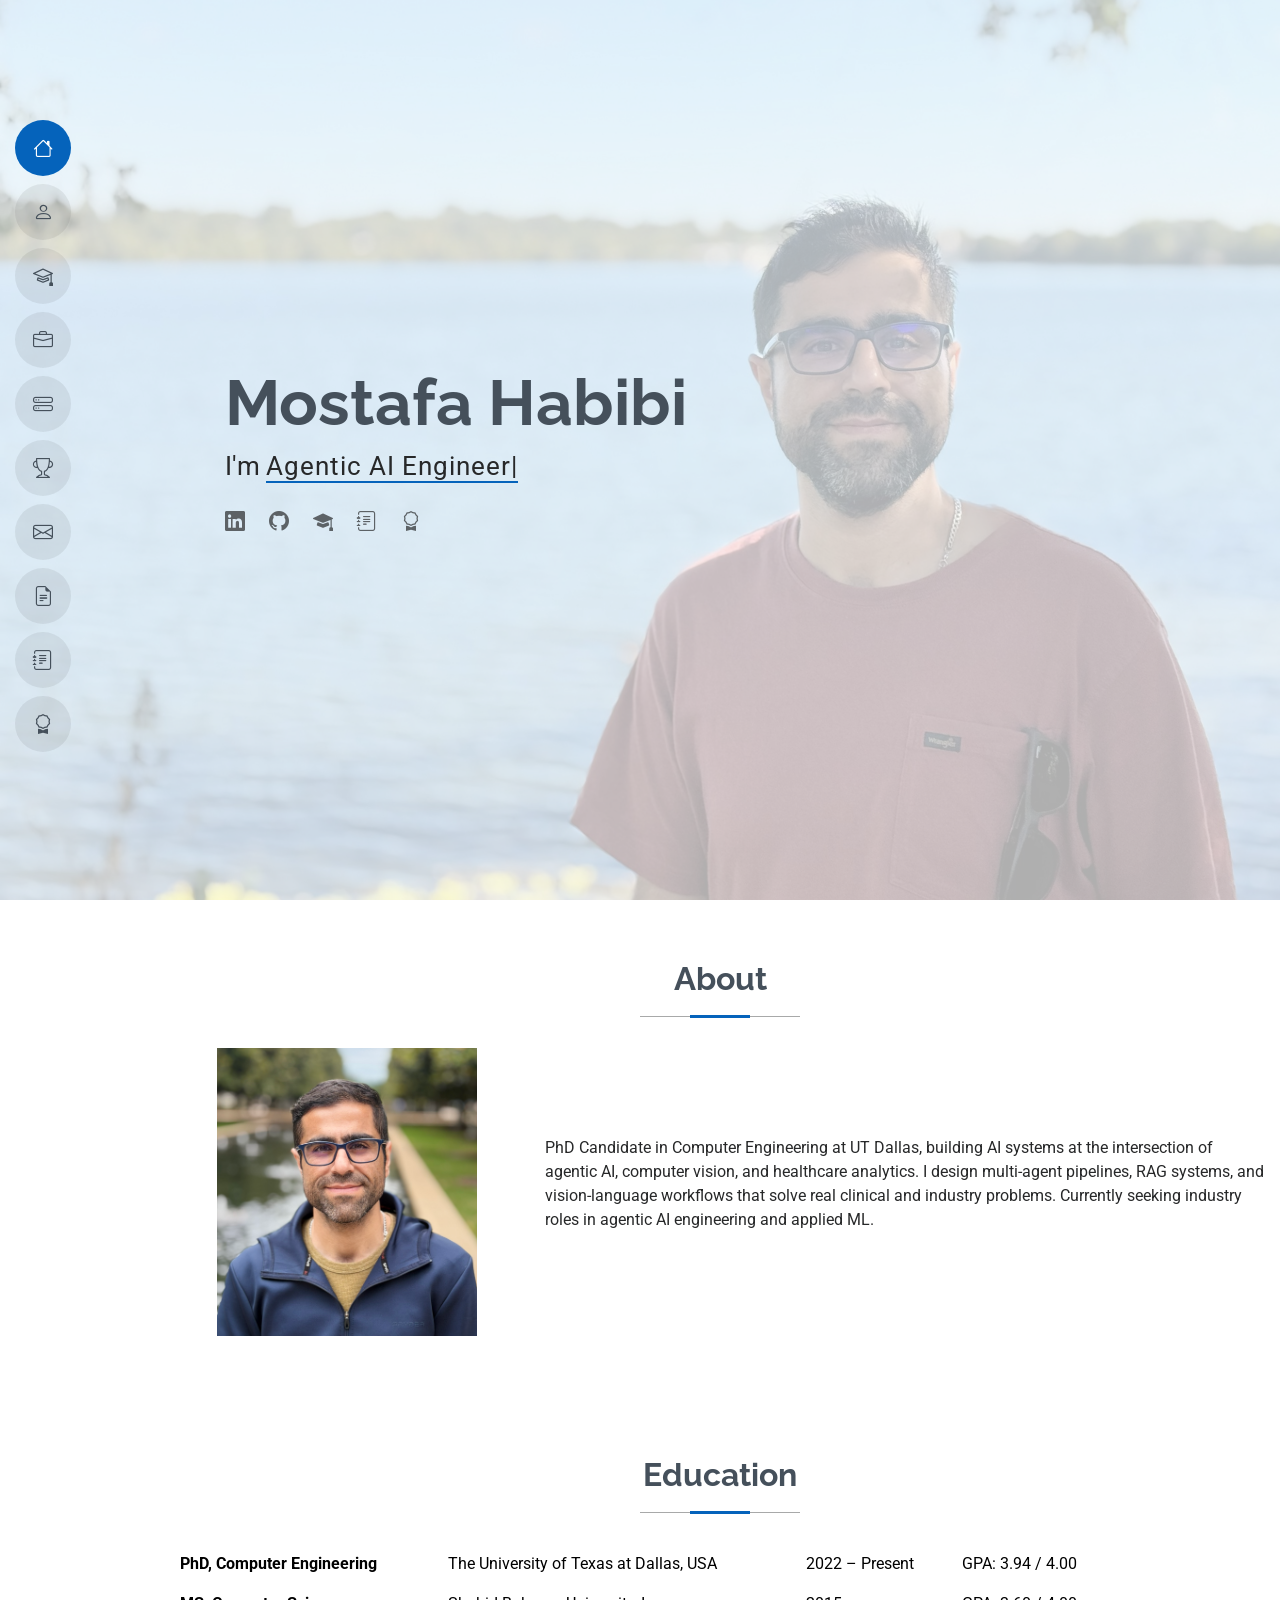
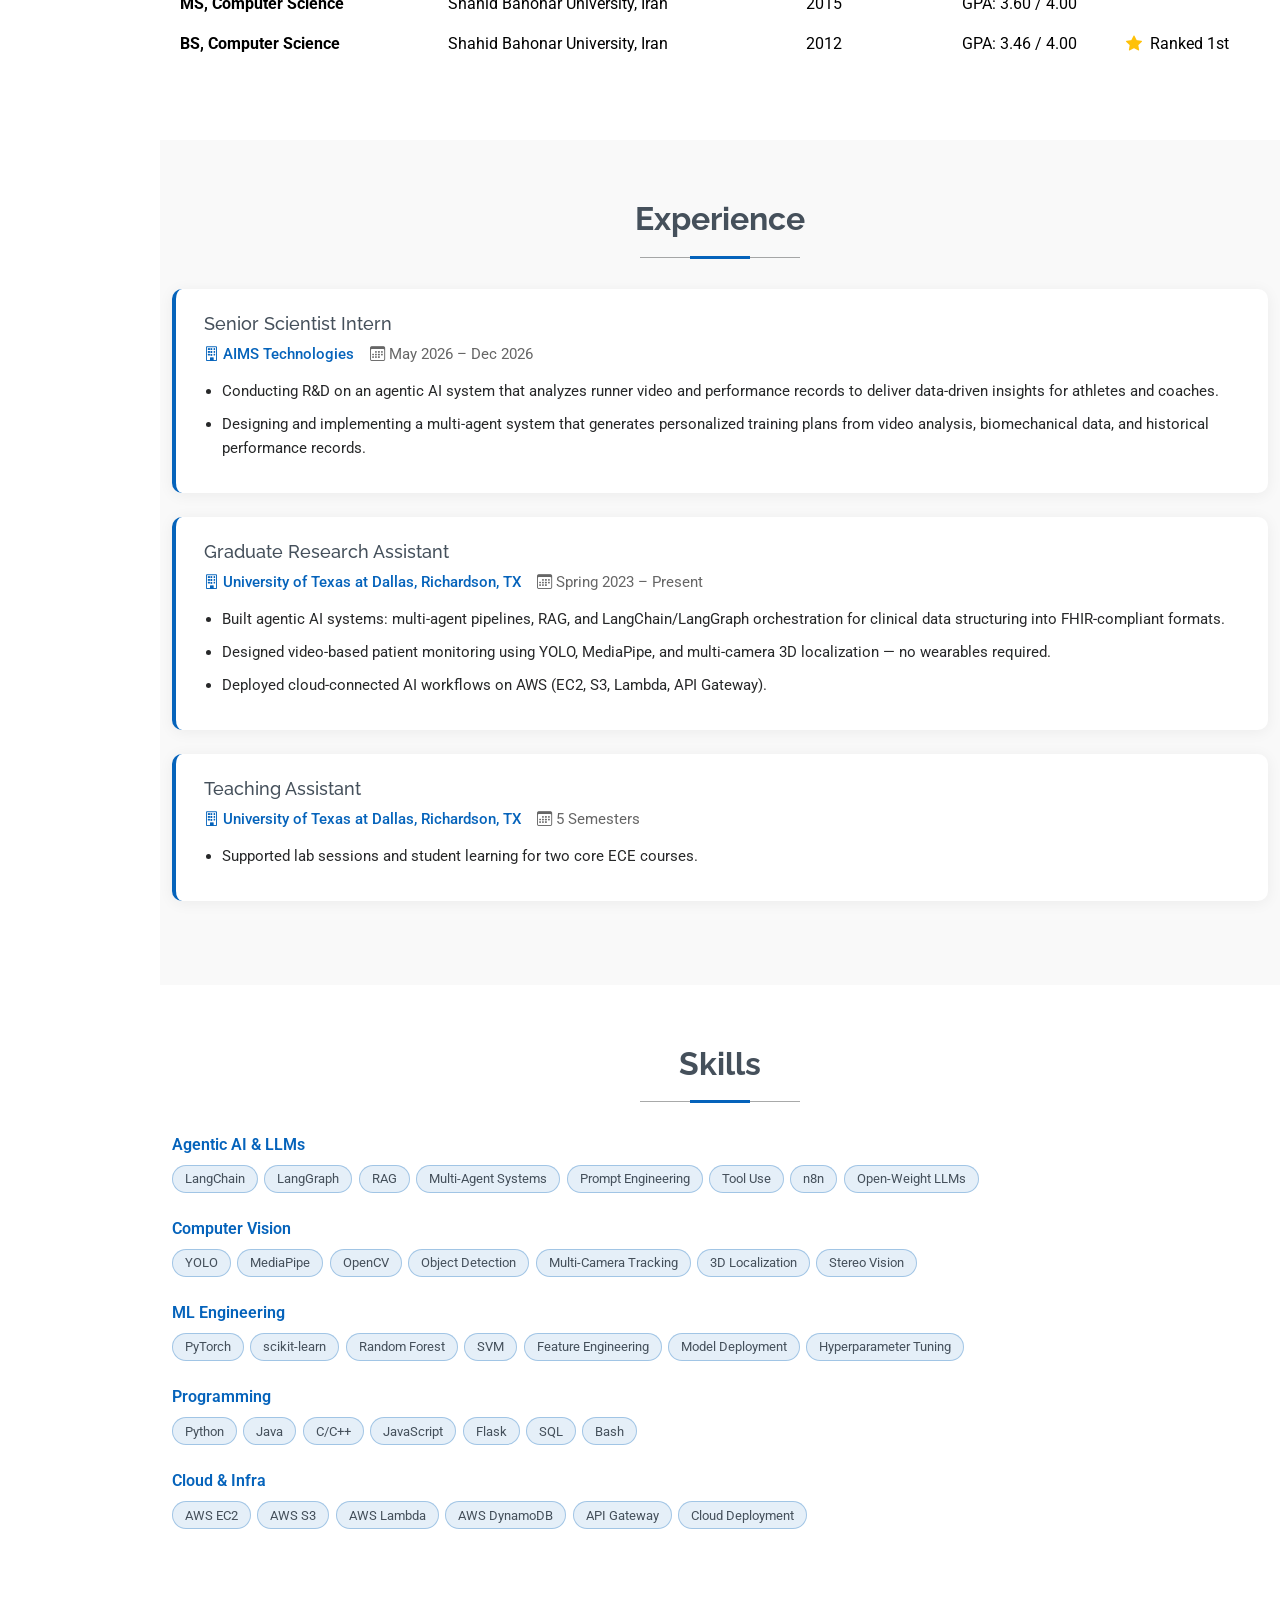
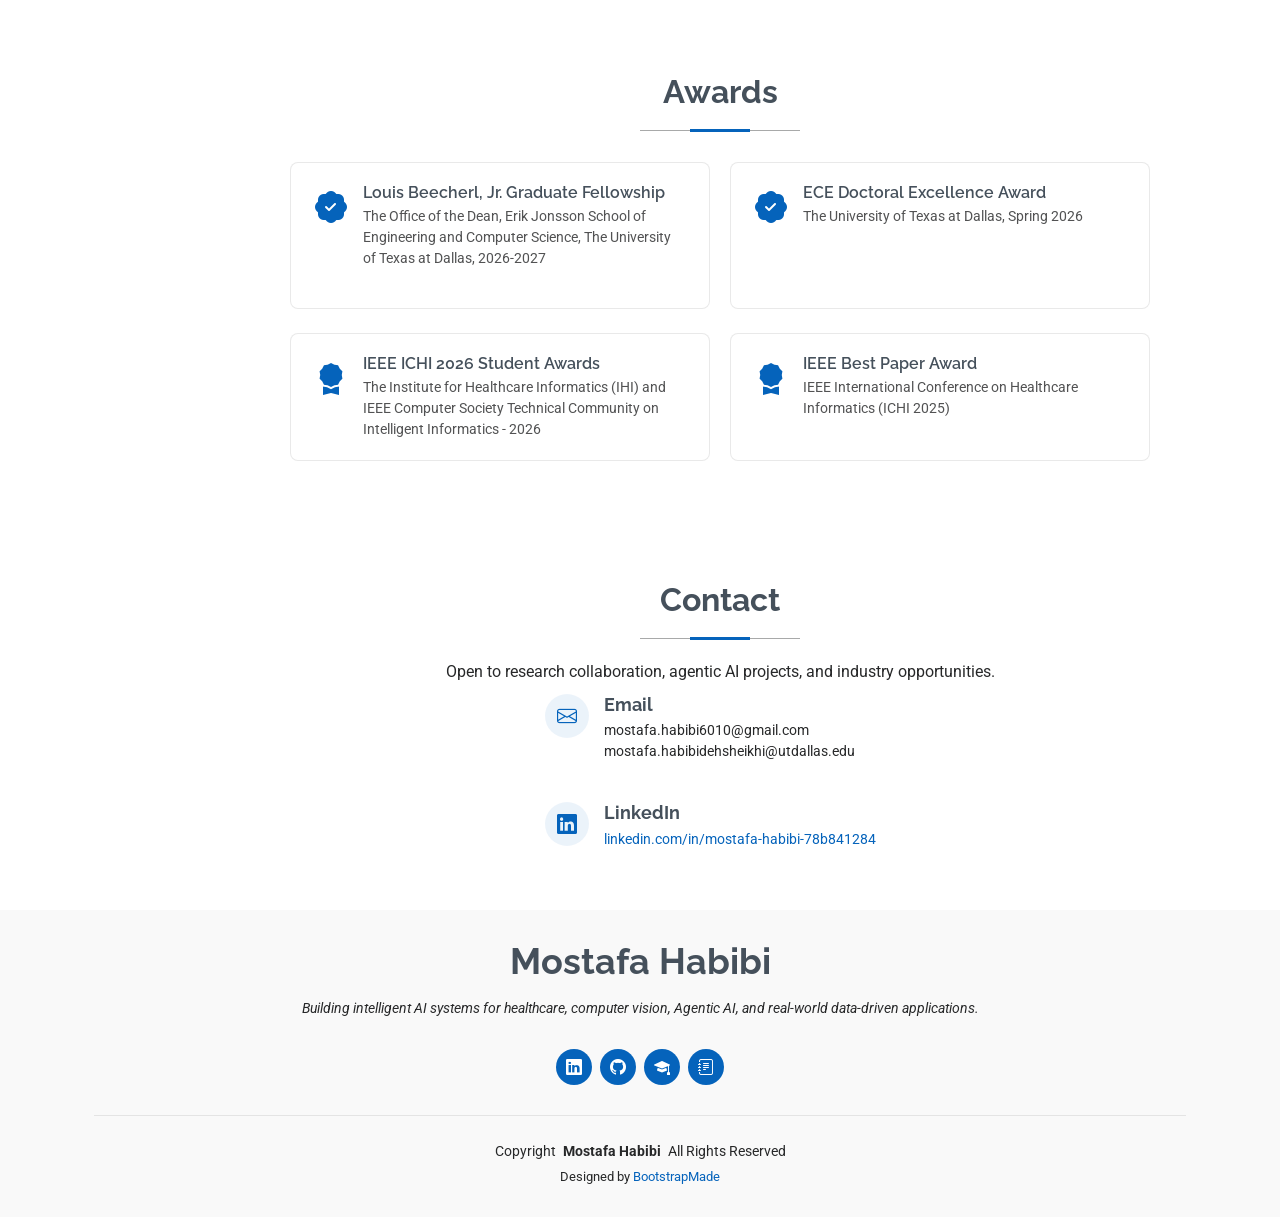
==== commit 63bf488b: "Update index.html" ====
--- a/index.html
+++ b/index.html
@@ -324,8 +324,8 @@
           </div>
 
           <div style="display: flex; flex-direction: row; justify-content: center;">
-            <div class="award-strip-item" style="margin-right: 20px;>
-              <i class="bi bi-patch-check-fill"></i>
+            <div class="award-strip-item" style="margin-right: 20px;">
+              <i class="bi bi-award-fill"></i>
               <div>
                 <h4>IEEE ICHI 2026 Student Awards</h4>
                 <p>The Institute for Healthcare Informatics (IHI) and IEEE Computer Society Technical Community on Intelligent Informatics - 2026</p>
